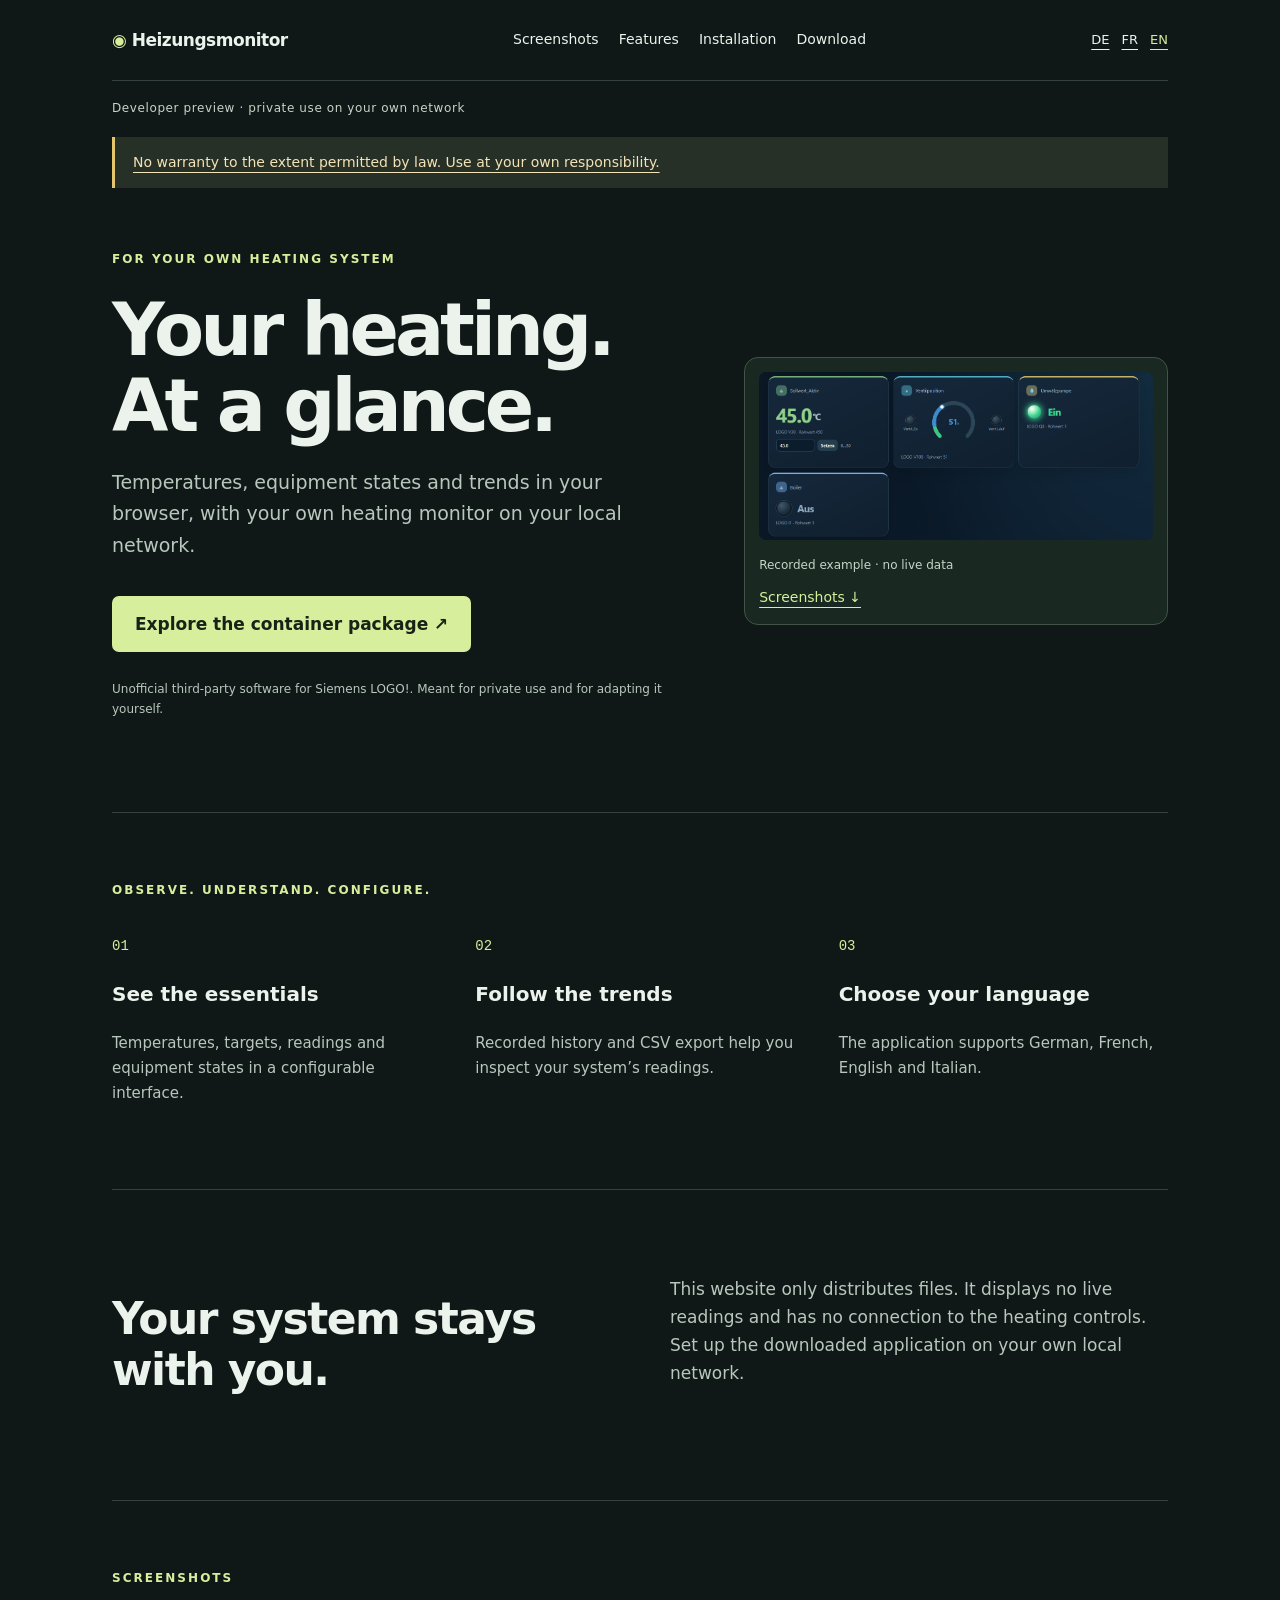
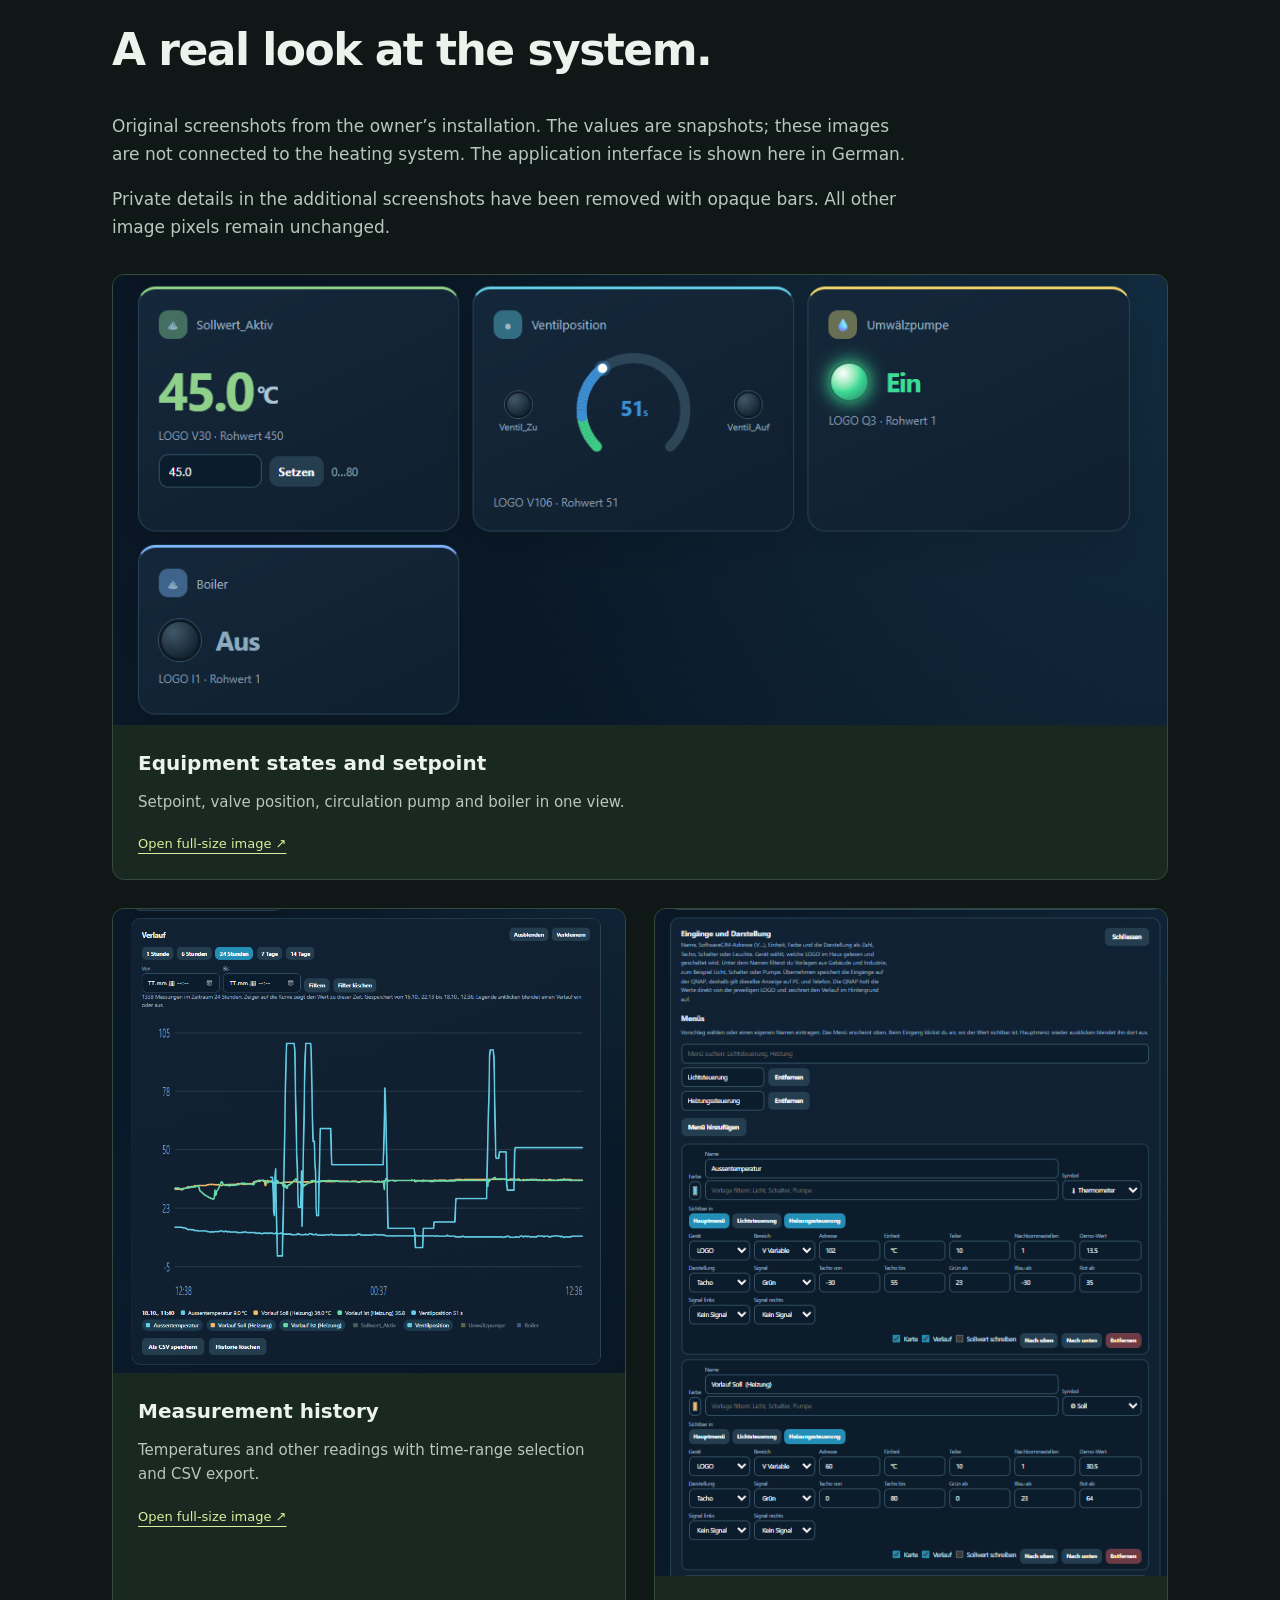
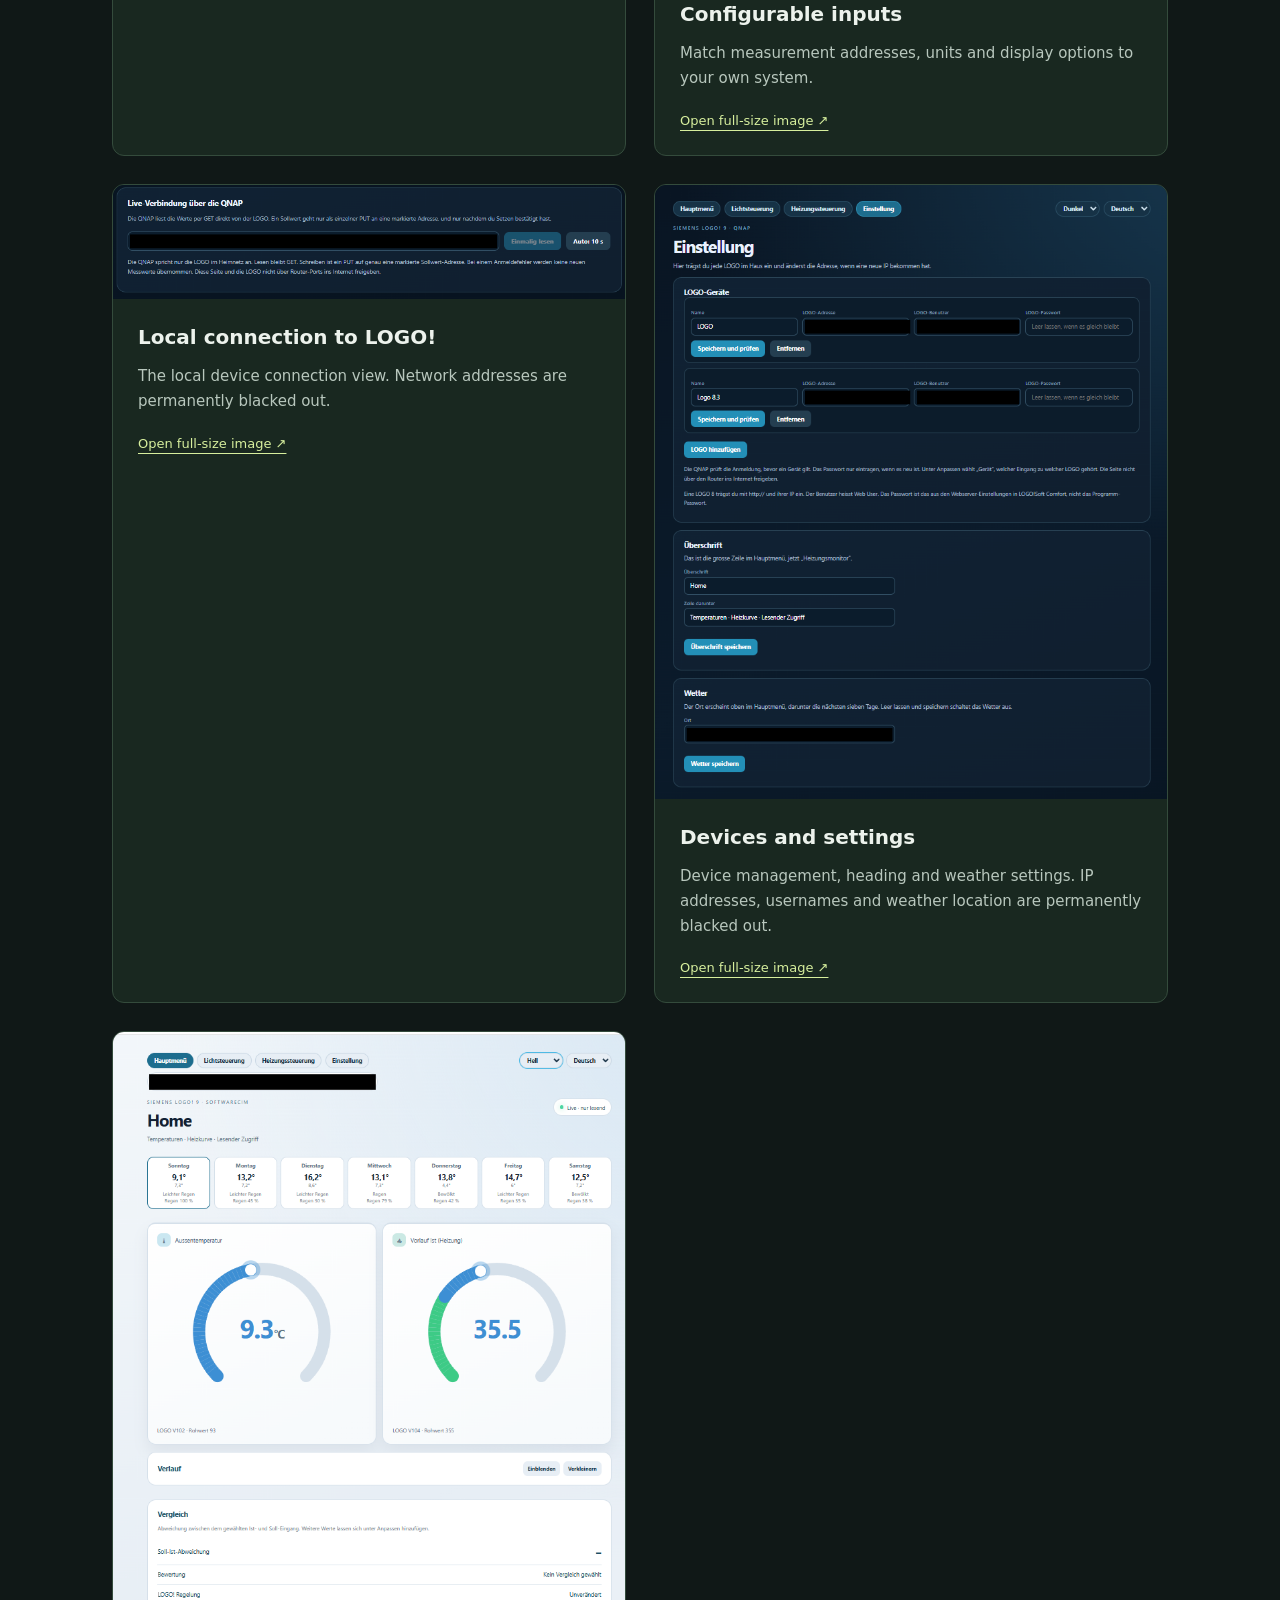
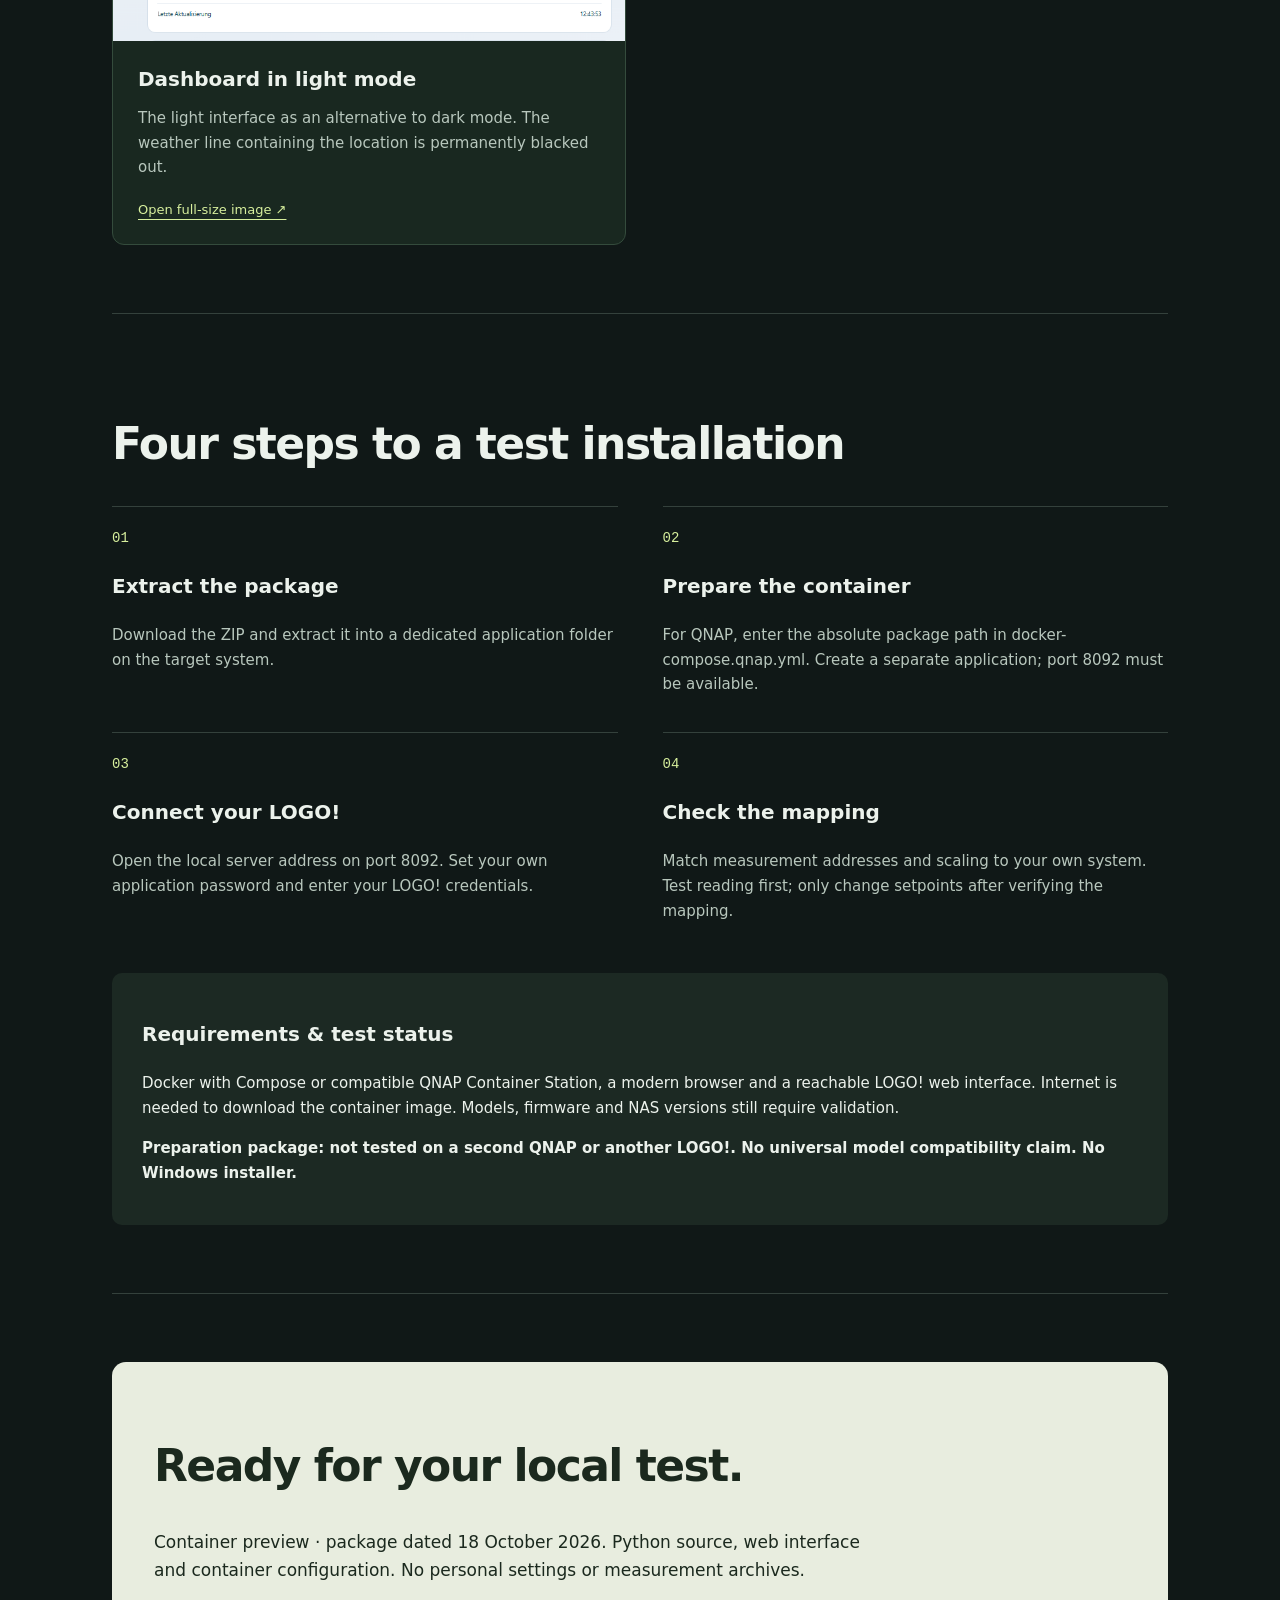
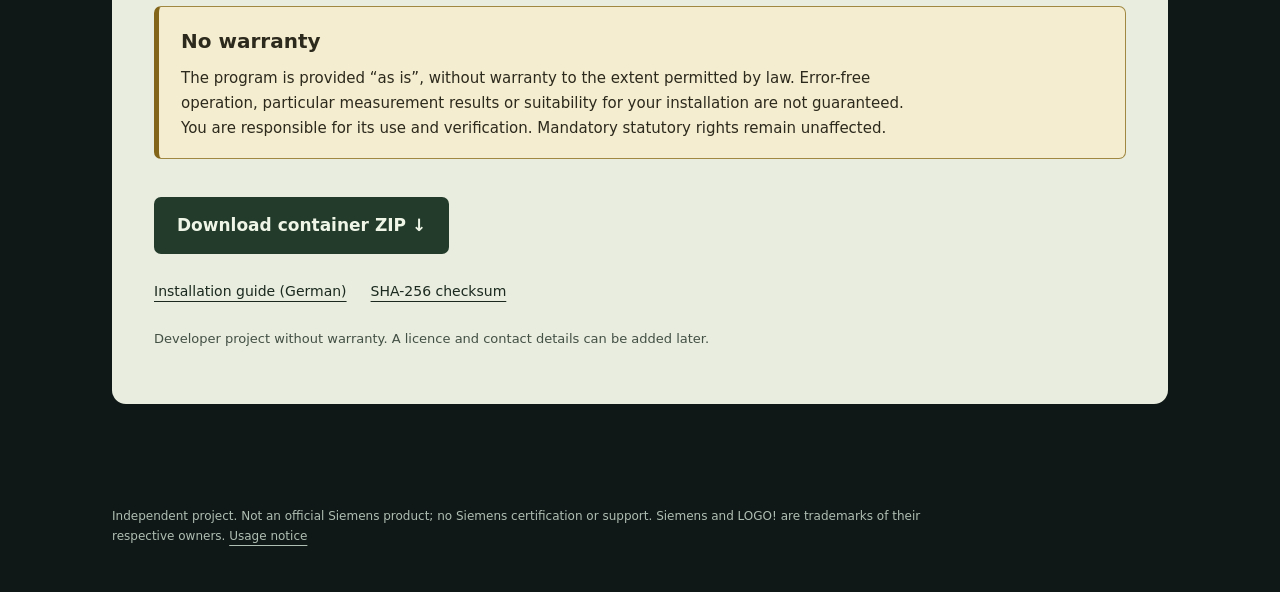
==== en.html @ d0daf029 "Veröffentliche die Entwickler-Vorschau der Heizungsmonitor-Seite. Co-authored-by: Cursor <cursoragen" ====
<!doctype html><html lang="en"><head><meta charset="utf-8"><meta name="viewport" content="width=device-width,initial-scale=1"><meta name="description" content="Temperatures, equipment states and trends in your browser, with your own heating monitor on your local network."><title>Heizungsmonitor — English</title><link rel="stylesheet" href="style.css?v=privacy2"></head><body><div class="wrap"><header><a class="brand" href="en.html"><span>◉</span> Heizungsmonitor</a><nav><a href="#screenshots">Screenshots</a><a href="#features">Features</a><a href="#installation">Installation</a><a href="#download">Download</a></nav><div class="languages"><a href="index.html" lang="de" hreflang="de" >DE</a><a href="fr.html" lang="fr" hreflang="fr" >FR</a><a href="en.html" lang="en" hreflang="en" aria-current="page">EN</a></div></header><div class="draft">Developer preview · private use on your own network</div><main><p class="usage-banner"><a href="#usage-notice">No warranty to the extent permitted by law. Use at your own responsibility.</a></p><section class="hero"><div><div class="tag">FOR YOUR OWN HEATING SYSTEM</div><h1>Your heating.<br>At a glance.</h1><p class="lead">Temperatures, equipment states and trends in your browser, with your own heating monitor on your local network.</p><a class="button" href="#download">Explore the container package ↗</a><p class="note">Unofficial third-party software for Siemens LOGO!. Meant for private use and for adapting it yourself.</p></div><aside class="photo-preview"><a href="#screenshots"><img src="images/anlagenzustand.png" width="1105" height="472" alt="Equipment states and setpoint"></a><p>Recorded example · no live data</p><a href="#screenshots">Screenshots ↓</a></aside></section><section class="section" id="features"><div class="tag">OBSERVE. UNDERSTAND. CONFIGURE.</div><div class="features"><article><span class="number">01</span><h3>See the essentials</h3><p>Temperatures, targets, readings and equipment states in a configurable interface.</p></article><article><span class="number">02</span><h3>Follow the trends</h3><p>Recorded history and CSV export help you inspect your system’s readings.</p></article><article><span class="number">03</span><h3>Choose your language</h3><p>The application supports German, French, English and Italian.</p></article></div></section><section class="section split"><h2>Your system stays with you.</h2><p>This website only distributes files. It displays no live readings and has no connection to the heating controls. Set up the downloaded application on your own local network.</p></section><section class="section" id="screenshots"><div class="tag">SCREENSHOTS</div><h2>A real look at the system.</h2><p class="gallery-intro">Original screenshots from the owner’s installation. The values are snapshots; these images are not connected to the heating system. The application interface is shown here in German.</p><p class="gallery-intro">Private details in the additional screenshots have been removed with opaque bars. All other image pixels remain unchanged.</p><div class="screenshot-grid"><figure><a class="screenshot-link" href="images/anlagenzustand.png" target="_blank" rel="noopener" aria-label="Open full-size image: Equipment states and setpoint"><img src="images/anlagenzustand.png" alt="Equipment states and setpoint" loading="lazy"></a><figcaption><h3>Equipment states and setpoint</h3><p>Setpoint, valve position, circulation pump and boiler in one view.</p><a href="images/anlagenzustand.png" target="_blank" rel="noopener">Open full-size image ↗</a></figcaption></figure><figure><a class="screenshot-link" href="images/verlauf.png" target="_blank" rel="noopener" aria-label="Open full-size image: Measurement history"><img src="images/verlauf.png" alt="Measurement history" loading="lazy"></a><figcaption><h3>Measurement history</h3><p>Temperatures and other readings with time-range selection and CSV export.</p><a href="images/verlauf.png" target="_blank" rel="noopener">Open full-size image ↗</a></figcaption></figure><figure><a class="screenshot-link" href="images/konfiguration.png" target="_blank" rel="noopener" aria-label="Open full-size image: Configurable inputs"><img src="images/konfiguration.png" alt="Configurable inputs" loading="lazy"></a><figcaption><h3>Configurable inputs</h3><p>Match measurement addresses, units and display options to your own system.</p><a href="images/konfiguration.png" target="_blank" rel="noopener">Open full-size image ↗</a></figcaption></figure><figure><a class="screenshot-link" href="images/verbindung-geschwaerzt.png" target="_blank" rel="noopener" aria-label="Open full-size image: Local connection to LOGO!"><img src="images/verbindung-geschwaerzt.png" alt="Local connection to LOGO!" loading="lazy"></a><figcaption><h3>Local connection to LOGO!</h3><p>The local device connection view. Network addresses are permanently blacked out.</p><a href="images/verbindung-geschwaerzt.png" target="_blank" rel="noopener">Open full-size image ↗</a></figcaption></figure><figure><a class="screenshot-link" href="images/einstellungen-geschwaerzt.png" target="_blank" rel="noopener" aria-label="Open full-size image: Devices and settings"><img src="images/einstellungen-geschwaerzt.png" alt="Devices and settings" loading="lazy"></a><figcaption><h3>Devices and settings</h3><p>Device management, heading and weather settings. IP addresses, usernames and weather location are permanently blacked out.</p><a href="images/einstellungen-geschwaerzt.png" target="_blank" rel="noopener">Open full-size image ↗</a></figcaption></figure><figure><a class="screenshot-link" href="images/helle-ansicht-geschwaerzt.png" target="_blank" rel="noopener" aria-label="Open full-size image: Dashboard in light mode"><img src="images/helle-ansicht-geschwaerzt.png" alt="Dashboard in light mode" loading="lazy"></a><figcaption><h3>Dashboard in light mode</h3><p>The light interface as an alternative to dark mode. The weather line containing the location is permanently blacked out.</p><a href="images/helle-ansicht-geschwaerzt.png" target="_blank" rel="noopener">Open full-size image ↗</a></figcaption></figure></div></section><section class="section" id="installation"><h2>Four steps to a test installation</h2><ol class="steps"><li><h3>Extract the package</h3><p>Download the ZIP and extract it into a dedicated application folder on the target system.</p></li><li><h3>Prepare the container</h3><p>For QNAP, enter the absolute package path in docker-compose.qnap.yml. Create a separate application; port 8092 must be available.</p></li><li><h3>Connect your LOGO!</h3><p>Open the local server address on port 8092. Set your own application password and enter your LOGO! credentials.</p></li><li><h3>Check the mapping</h3><p>Match measurement addresses and scaling to your own system. Test reading first; only change setpoints after verifying the mapping.</p></li></ol><aside class="requirements"><h3>Requirements & test status</h3><p>Docker with Compose or compatible QNAP Container Station, a modern browser and a reachable LOGO! web interface. Internet is needed to download the container image. Models, firmware and NAS versions still require validation.</p><p><strong>Preparation package: not tested on a second QNAP or another LOGO!. No universal model compatibility claim. No Windows installer.</strong></p></aside></section><section class="section" id="download"><div class="download"><h2>Ready for your local test.</h2><p>Container preview · package dated 18 October 2026. Python source, web interface and container configuration. No personal settings or measurement archives.</p><aside class="usage-notice" id="usage-notice"><h3>No warranty</h3><p>The program is provided “as is”, without warranty to the extent permitted by law. Error-free operation, particular measurement results or suitability for your installation are not guaranteed. You are responsible for its use and verification. Mandatory statutory rights remain unaffected.</p></aside><a class="button" href="downloads/heizungsmonitor-container-vorschau-2026-10-18.zip" download>Download container ZIP ↓</a><div class="links"><a href="downloads/ANLEITUNG-DE.txt">Installation guide (German)</a><a href="downloads/SHA256SUMS.txt">SHA-256 checksum</a></div><p class="fine">Developer project without warranty. A licence and contact details can be added later.</p></div></section></main><footer>Independent project. Not an official Siemens product; no Siemens certification or support. Siemens and LOGO! are trademarks of their respective owners. <a href="#usage-notice">Usage notice</a></footer></div></body></html>
---- style.css ----
*{box-sizing:border-box}html{scroll-behavior:smooth}body{margin:0;background:#101817;color:#ecf2ec;font:17px/1.65 system-ui,sans-serif}a{color:inherit;text-underline-offset:5px}a:focus-visible{outline:3px solid #d7ef9d;outline-offset:6px}.wrap{max-width:1120px;margin:auto;padding:0 32px}header{display:flex;align-items:center;justify-content:space-between;padding:26px 0;border-bottom:1px solid #34413c;gap:20px}.brand{font-weight:750;letter-spacing:-.5px;text-decoration:none}.brand span{color:#d7ef9d}nav{display:flex;gap:20px;flex-wrap:wrap}nav a{text-decoration:none;font-size:14px}.languages{display:flex;gap:12px}.languages a{font-size:13px}.languages [aria-current]{color:#d7ef9d}.draft{font-size:12px;letter-spacing:.05em;color:#c8d3c7;padding:18px 0}.hero{padding:62px 0 80px;display:grid;grid-template-columns:1.35fr 1fr;gap:60px;align-items:center}.tag{font-size:12px;letter-spacing:.17em;color:#d7ef9d;font-weight:650}h1{font-size:clamp(44px,5.7vw,76px);line-height:1.05;letter-spacing:-.055em;font-weight:600;margin:22px 0}h2{font-size:clamp(29px,4vw,44px);line-height:1.15;letter-spacing:-.035em;font-weight:550}h3{font-size:20px;font-weight:600}.lead{font-size:19px;color:#b8c7bd;max-width:560px}.button{display:inline-block;background:#d7ef9d;color:#182217;padding:14px 23px;border-radius:7px;text-decoration:none;font-weight:650;margin:16px 0}.note{font-size:12px;color:#b8c7bd}.art{min-height:310px;border-radius:160px 160px 16px 16px;background:#23372b;padding:38px 28px;display:flex;align-items:center;justify-content:center;flex-direction:column;text-align:center;border:1px solid #4a6049}.symbol{font-size:82px;line-height:1.2;color:#d7ef9d;margin:18px}.art p{font-size:14px;color:#dce8ce}.art small{font-size:12px;color:#b8c7bd}.section{padding:68px 0;border-top:1px solid #34413c}.features{display:grid;grid-template-columns:repeat(3,1fr);gap:34px;margin-top:30px}.features p,.steps p{color:#b8c7bd;font-size:15px}.number{color:#d7ef9d;font:14px monospace}.split{display:grid;grid-template-columns:1fr 1fr;gap:60px;align-items:start}.split p{color:#b8c7bd}.steps{display:grid;grid-template-columns:1fr 1fr;gap:20px 45px;list-style:none;padding:0;counter-reset:steps}.steps li{border-top:1px solid #34413c;padding-top:15px;counter-increment:steps}.steps li:before{content:'0' counter(steps);color:#d7ef9d;font:14px monospace}.requirements{padding:25px 30px;background:#1c2923;border-radius:10px;margin-top:35px}.requirements p{font-size:15px}.download{background:#e8eddf;color:#1b291e;padding:42px;border-radius:14px}.download .button{background:#233b2b;color:#eff6e8}.download p{max-width:740px}.links{display:flex;gap:24px;flex-wrap:wrap;font-size:14px;margin:10px 0 25px}.fine{font-size:13px;opacity:.8}footer{padding:35px 0 45px;color:#afbeb3;font-size:12px;max-width:850px}@media(max-width:760px){.wrap{padding:0 22px}header{flex-wrap:wrap}header nav{order:3;width:100%}.hero,.split{grid-template-columns:1fr;gap:28px}.hero{padding:32px 0 48px}.art{min-height:230px;border-radius:100px 100px 12px 12px}.features,.steps{grid-template-columns:1fr}.section{padding:40px 0}.download{padding:26px}.symbol{font-size:58px}h1{font-size:52px}}@media(prefers-reduced-motion:reduce){html{scroll-behavior:auto}}
.photo-preview{background:#192820;border:1px solid #405448;border-radius:14px;padding:14px;min-width:0}.photo-preview img{display:block;width:100%;height:auto;border-radius:7px}.photo-preview p{font-size:12px;color:#c5d5c7;margin:16px 0 6px}.photo-preview>a:last-child{font-size:14px;color:#d7ef9d}.gallery-intro{max-width:800px;color:#b8c7bd}.screenshot-grid{display:grid;grid-template-columns:1fr 1fr;gap:28px;margin-top:32px}.screenshot-grid figure{margin:0;background:#192820;border:1px solid #344b3c;border-radius:12px;overflow:hidden;min-width:0}.screenshot-grid figure:first-child{grid-column:1/-1}.screenshot-link{display:block;background:#091926}.screenshot-grid img{display:block;width:100%;height:auto}.screenshot-grid figcaption{padding:22px 25px}.screenshot-grid h3{margin:0 0 10px}.screenshot-grid p{font-size:15px;color:#b8c7bd;margin:0 0 14px}.screenshot-grid figcaption a{font-size:13px;color:#d7ef9d}@media(max-width:760px){.screenshot-grid{grid-template-columns:1fr}.screenshot-grid figcaption{padding:18px}.photo-preview{max-width:100%}}

.usage-banner{margin:0;padding:14px 18px;border-left:3px solid #e5c56c;background:#263026;color:#f3e3b8;font-size:14px}.usage-notice{border:1px solid #a08843;border-left:5px solid #826518;background:#f5edcf;padding:18px 22px;border-radius:7px;margin:22px 0;color:#2c291d}.usage-notice h3{margin:0 0 8px}.usage-notice p{font-size:15px;margin:0}#usage-notice{scroll-margin-top:24px}
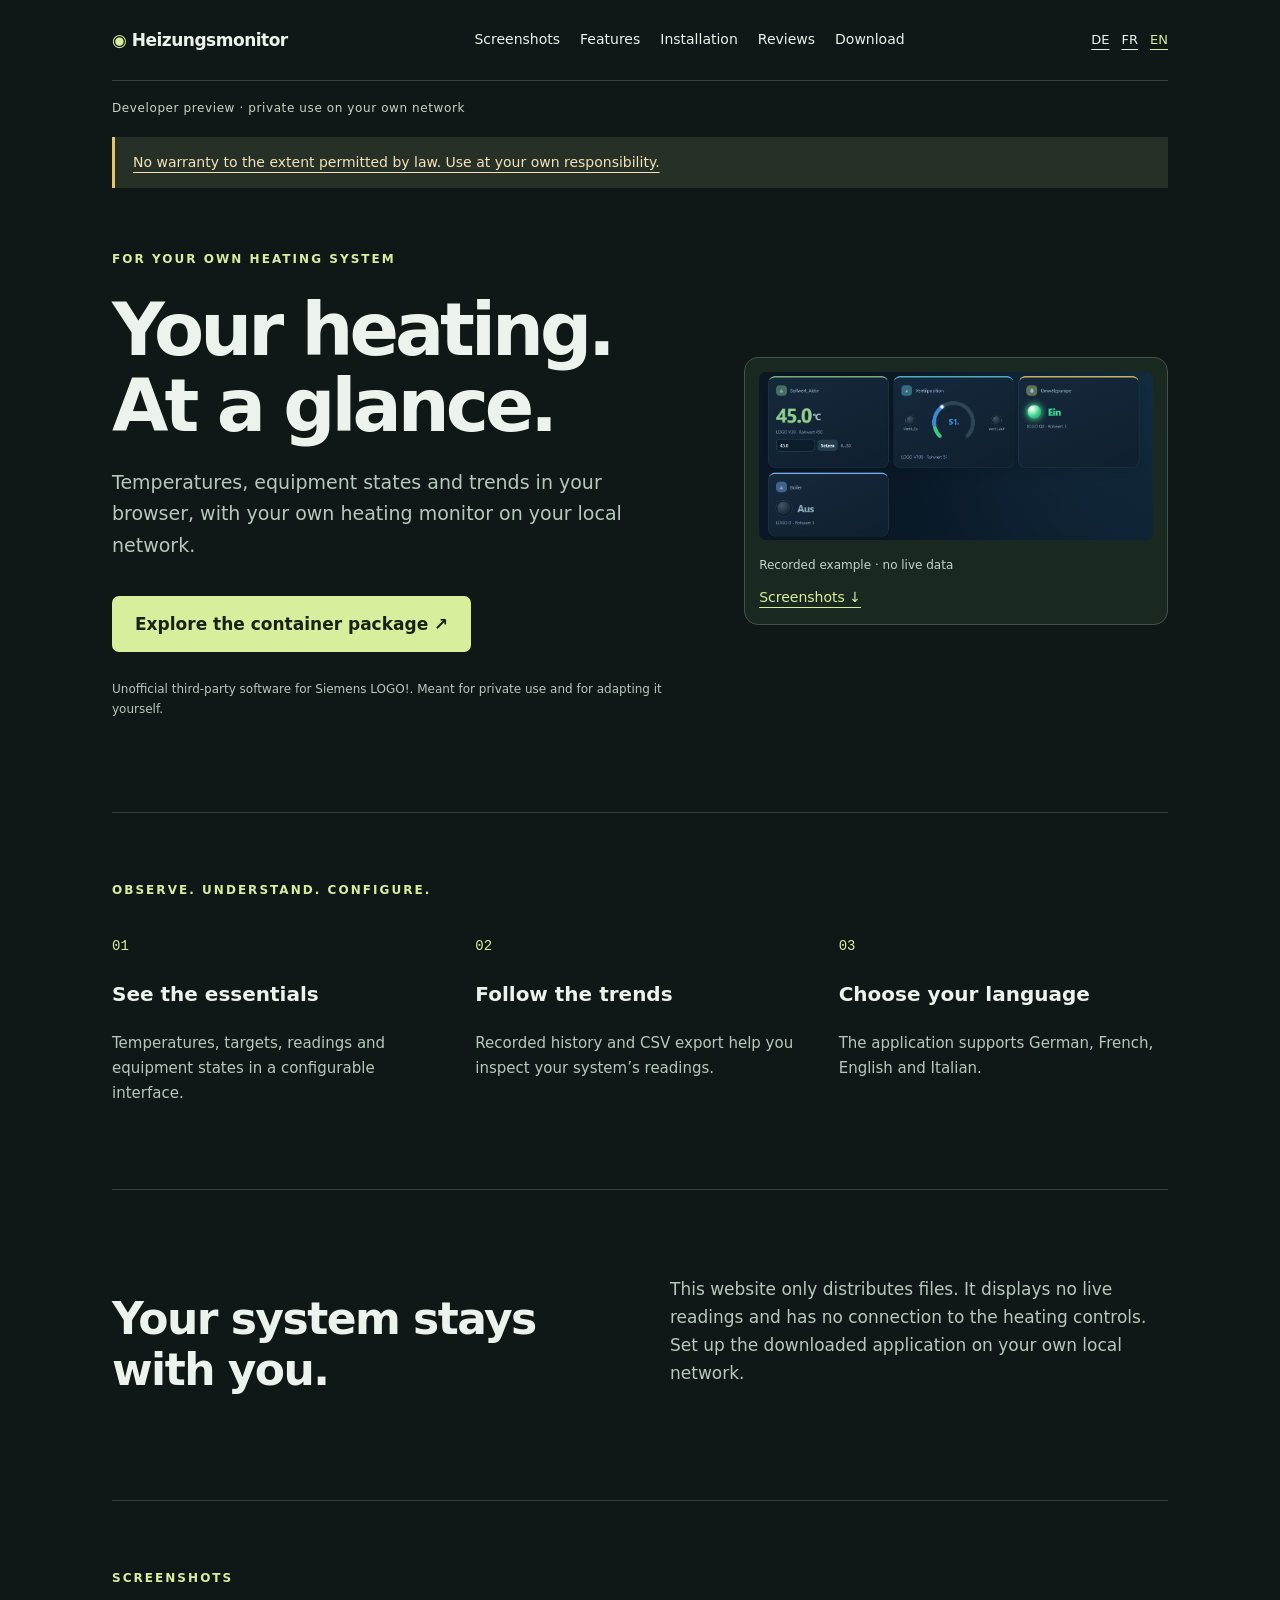
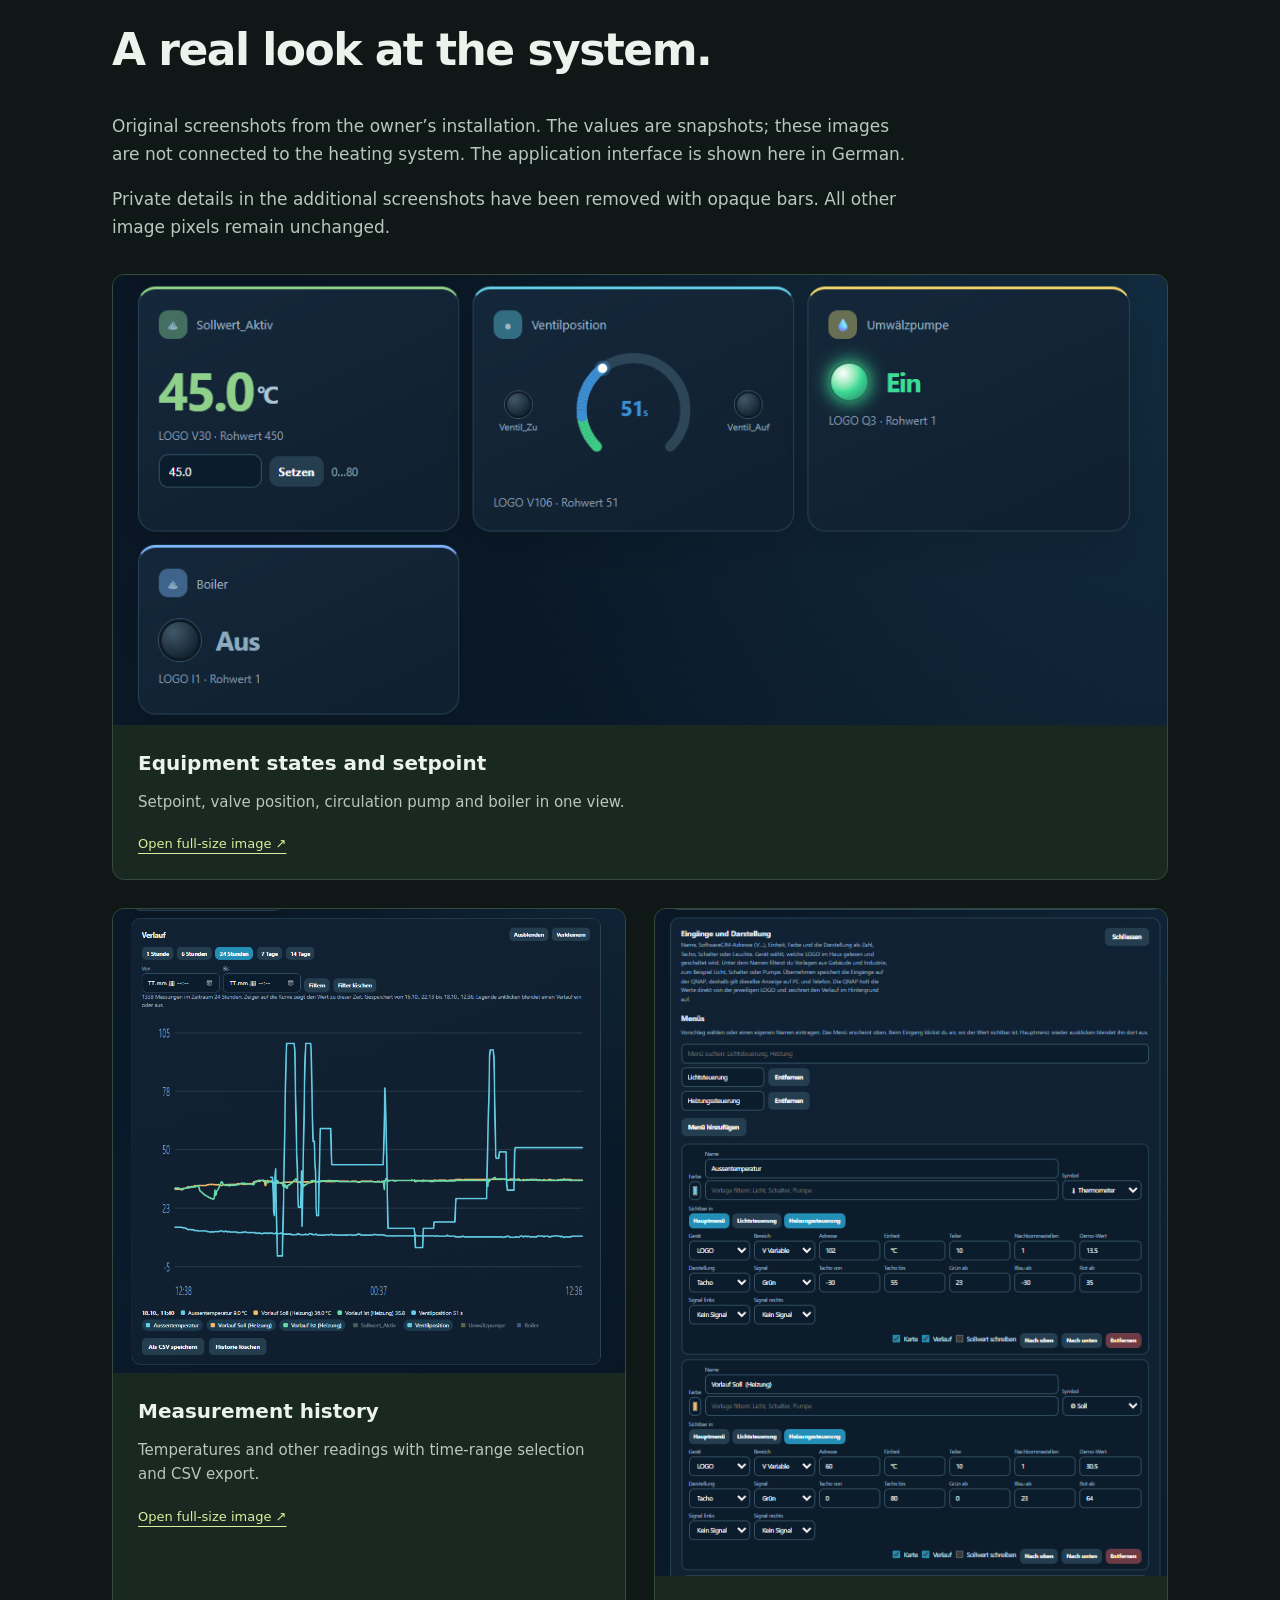
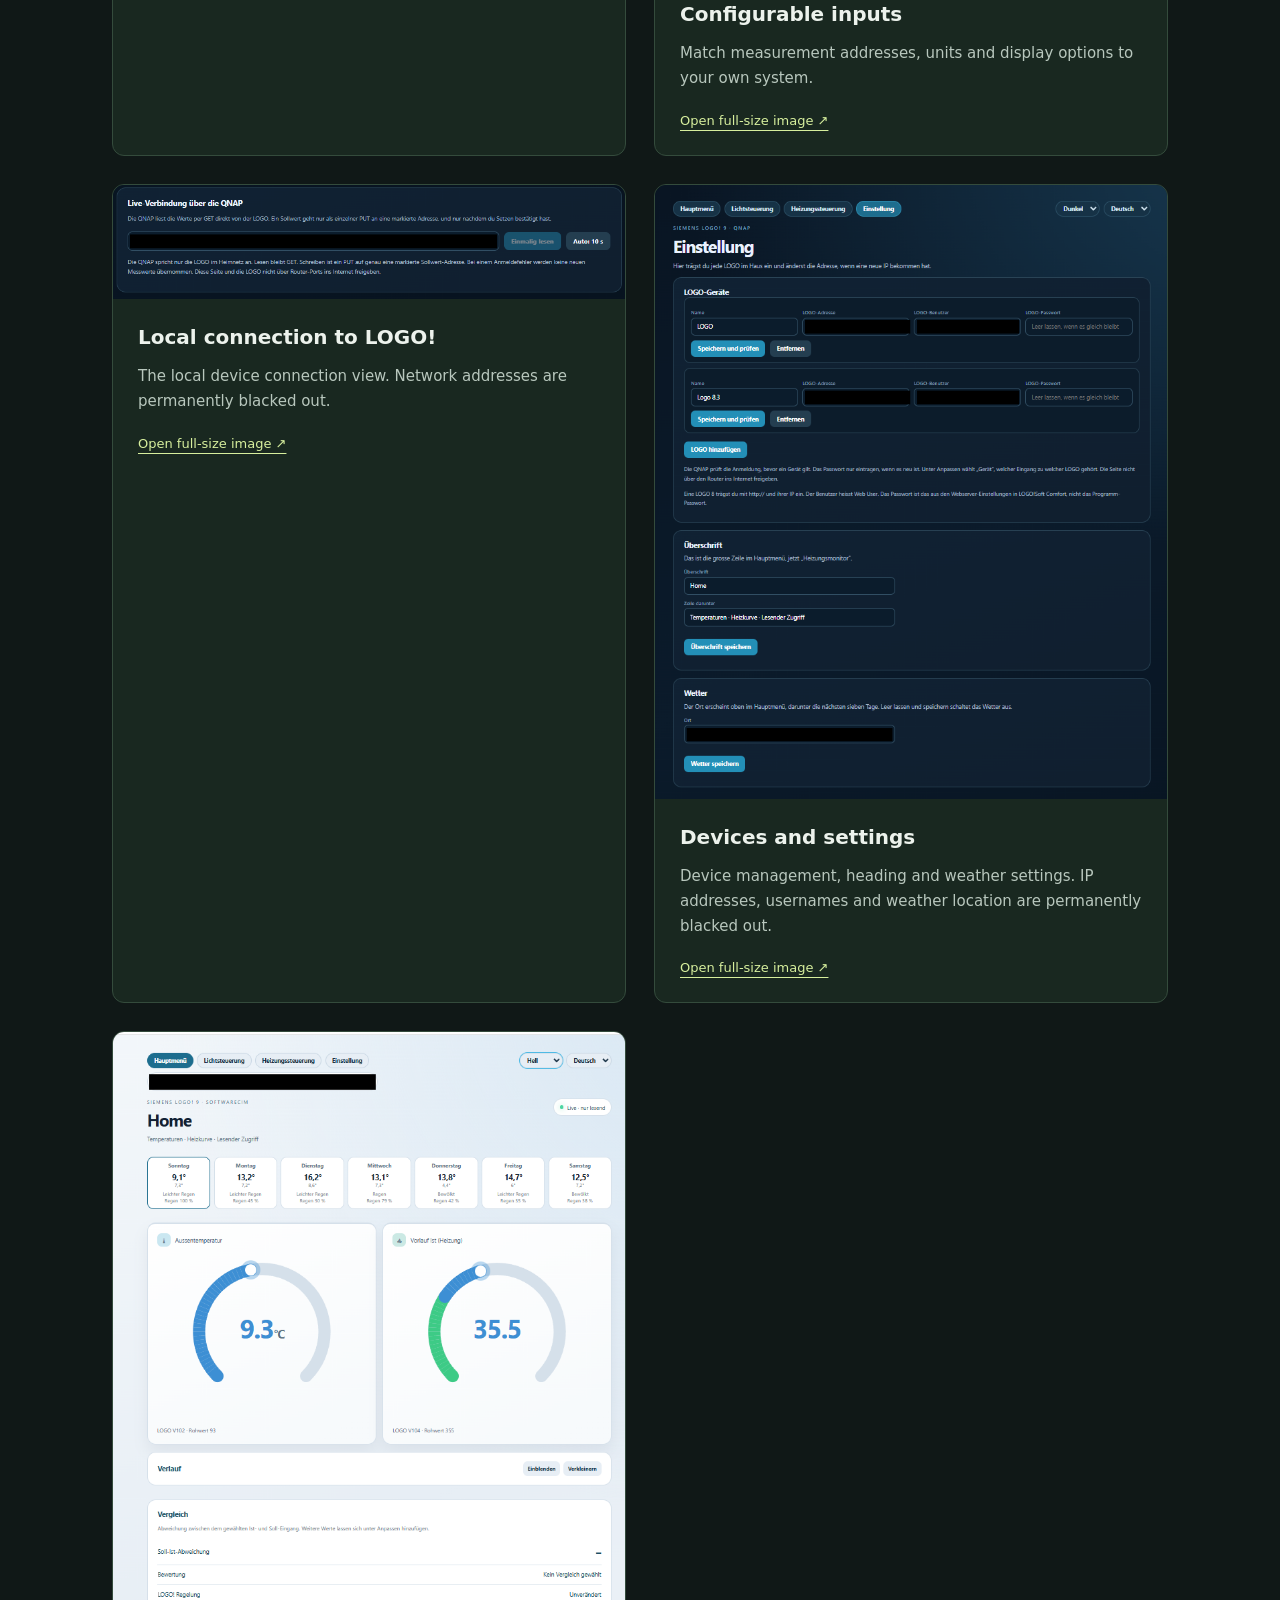
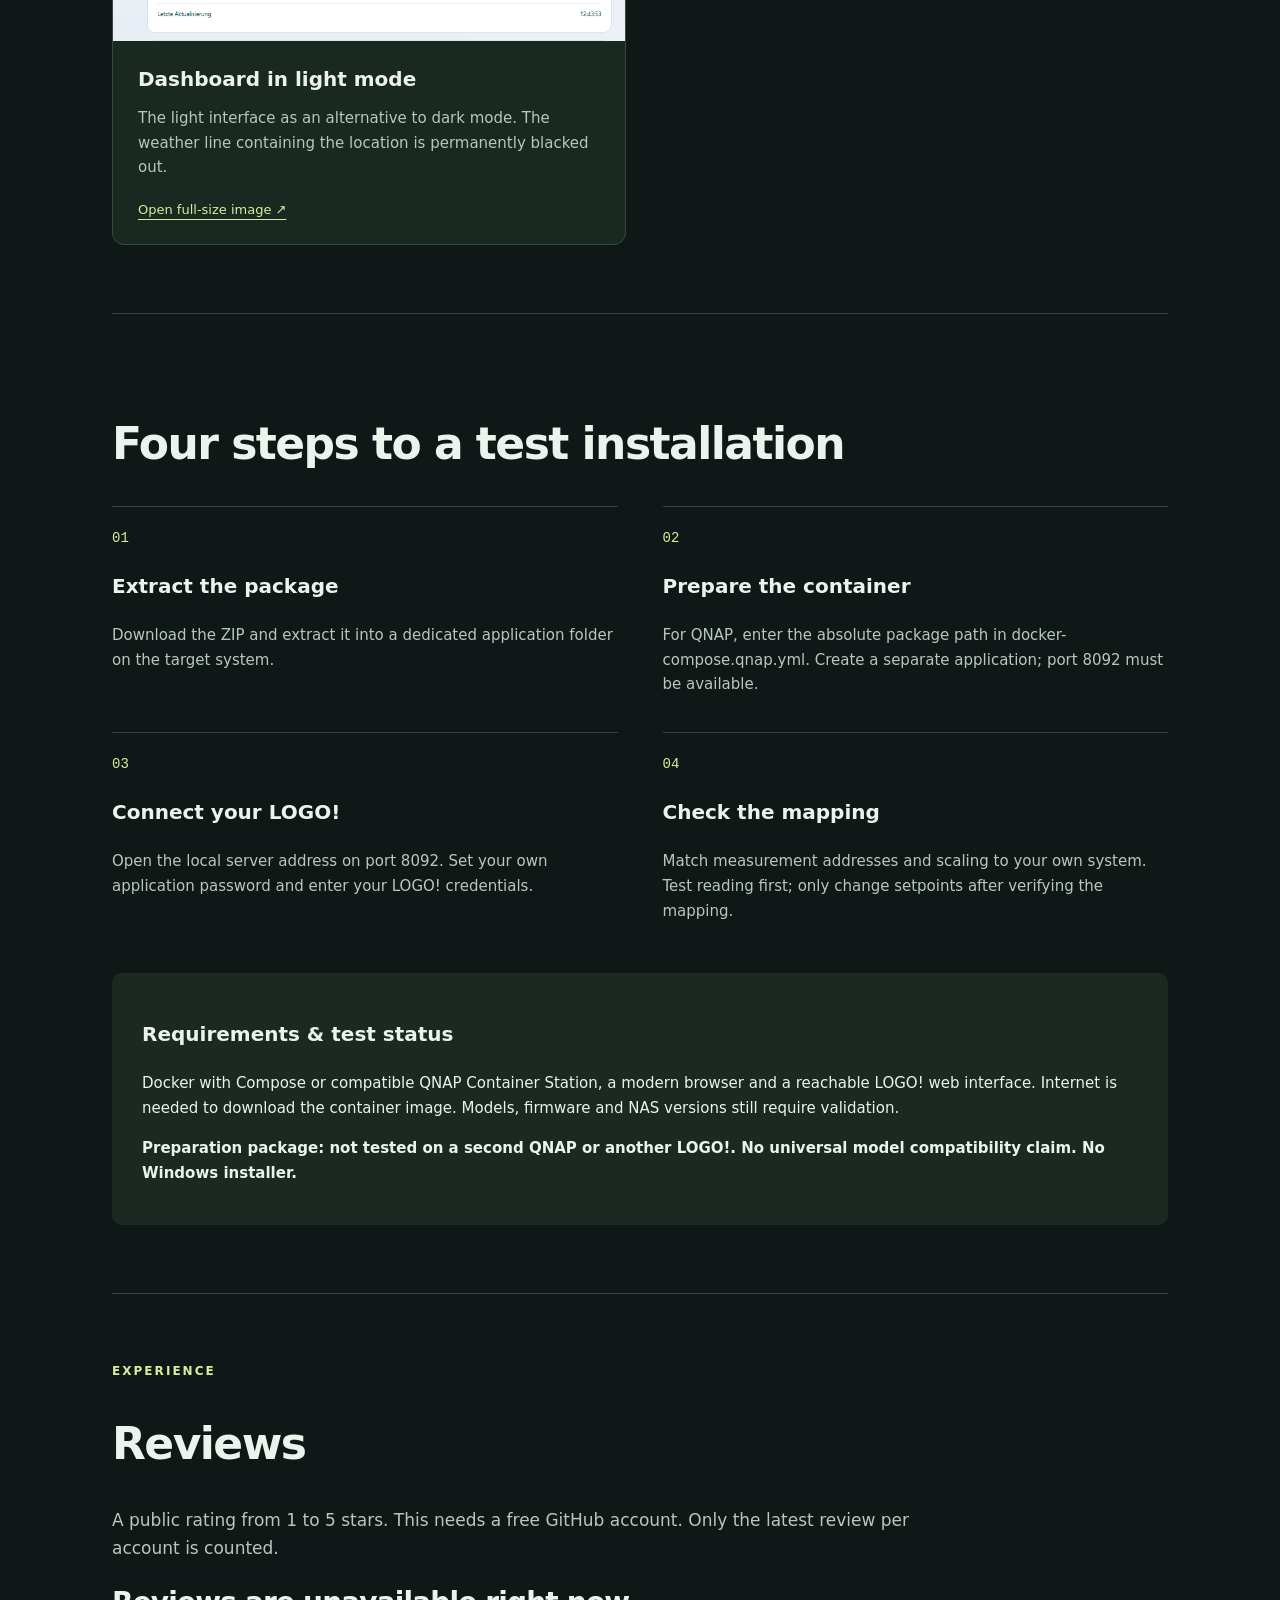
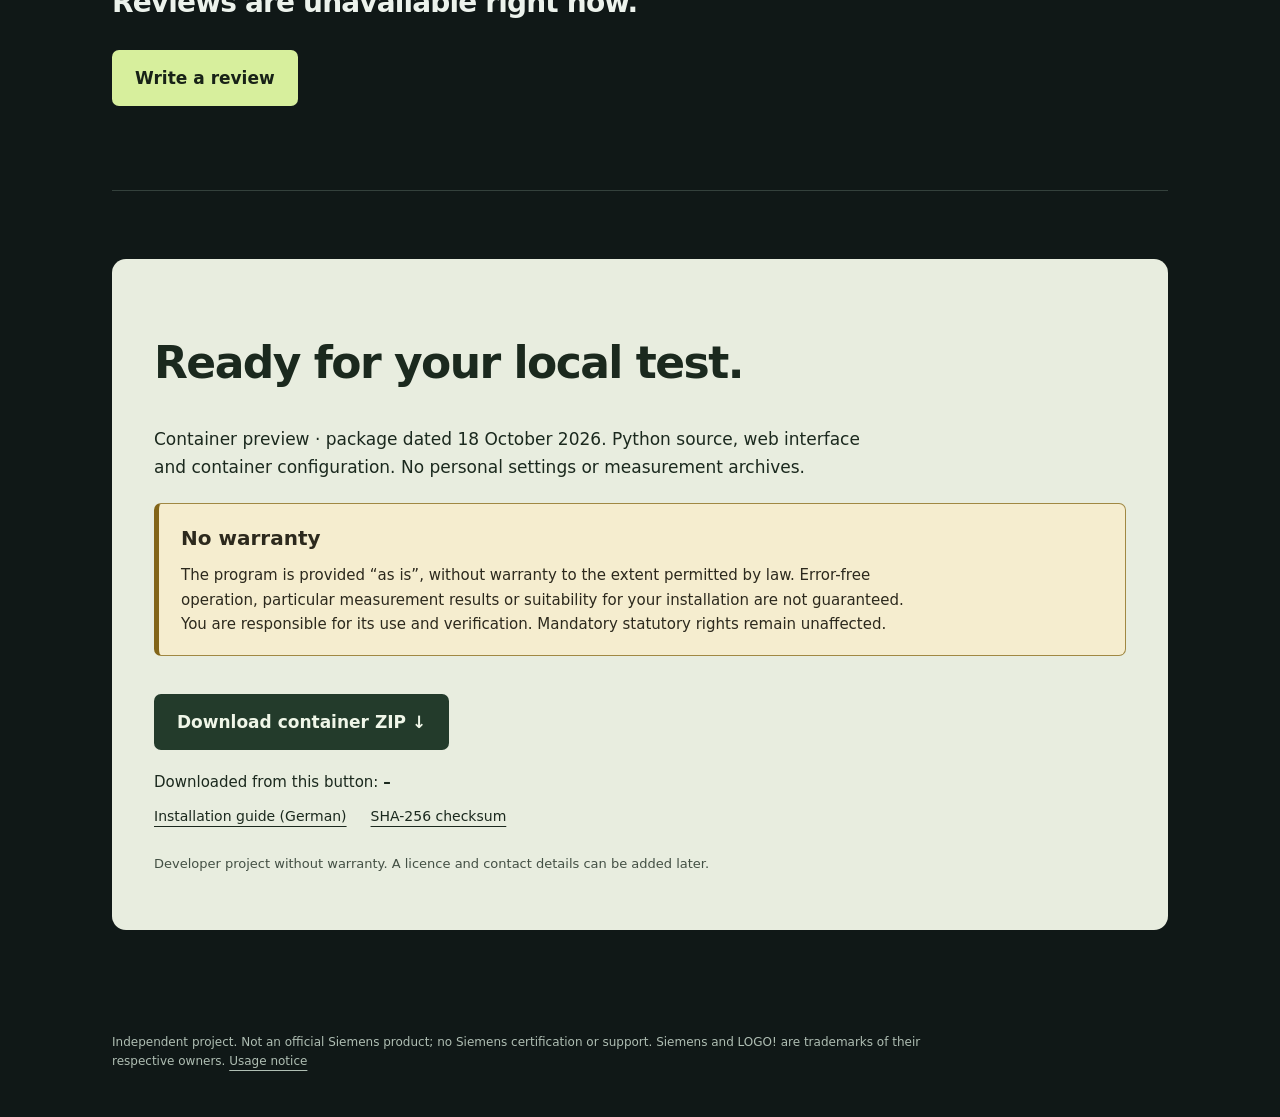
==== commit d4b800c6: "Zeige Download-Zahl und oeffentliche Bewertungen auf der Seite. Co-authored-by: Cursor <cursoragent@" ====
--- a/en.html
+++ b/en.html
@@ -1 +1 @@
-<!doctype html><html lang="en"><head><meta charset="utf-8"><meta name="viewport" content="width=device-width,initial-scale=1"><meta name="description" content="Temperatures, equipment states and trends in your browser, with your own heating monitor on your local network."><title>Heizungsmonitor — English</title><link rel="stylesheet" href="style.css?v=privacy2"></head><body><div class="wrap"><header><a class="brand" href="en.html"><span>◉</span> Heizungsmonitor</a><nav><a href="#screenshots">Screenshots</a><a href="#features">Features</a><a href="#installation">Installation</a><a href="#download">Download</a></nav><div class="languages"><a href="index.html" lang="de" hreflang="de" >DE</a><a href="fr.html" lang="fr" hreflang="fr" >FR</a><a href="en.html" lang="en" hreflang="en" aria-current="page">EN</a></div></header><div class="draft">Developer preview · private use on your own network</div><main><p class="usage-banner"><a href="#usage-notice">No warranty to the extent permitted by law. Use at your own responsibility.</a></p><section class="hero"><div><div class="tag">FOR YOUR OWN HEATING SYSTEM</div><h1>Your heating.<br>At a glance.</h1><p class="lead">Temperatures, equipment states and trends in your browser, with your own heating monitor on your local network.</p><a class="button" href="#download">Explore the container package ↗</a><p class="note">Unofficial third-party software for Siemens LOGO!. Meant for private use and for adapting it yourself.</p></div><aside class="photo-preview"><a href="#screenshots"><img src="images/anlagenzustand.png" width="1105" height="472" alt="Equipment states and setpoint"></a><p>Recorded example · no live data</p><a href="#screenshots">Screenshots ↓</a></aside></section><section class="section" id="features"><div class="tag">OBSERVE. UNDERSTAND. CONFIGURE.</div><div class="features"><article><span class="number">01</span><h3>See the essentials</h3><p>Temperatures, targets, readings and equipment states in a configurable interface.</p></article><article><span class="number">02</span><h3>Follow the trends</h3><p>Recorded history and CSV export help you inspect your system’s readings.</p></article><article><span class="number">03</span><h3>Choose your language</h3><p>The application supports German, French, English and Italian.</p></article></div></section><section class="section split"><h2>Your system stays with you.</h2><p>This website only distributes files. It displays no live readings and has no connection to the heating controls. Set up the downloaded application on your own local network.</p></section><section class="section" id="screenshots"><div class="tag">SCREENSHOTS</div><h2>A real look at the system.</h2><p class="gallery-intro">Original screenshots from the owner’s installation. The values are snapshots; these images are not connected to the heating system. The application interface is shown here in German.</p><p class="gallery-intro">Private details in the additional screenshots have been removed with opaque bars. All other image pixels remain unchanged.</p><div class="screenshot-grid"><figure><a class="screenshot-link" href="images/anlagenzustand.png" target="_blank" rel="noopener" aria-label="Open full-size image: Equipment states and setpoint"><img src="images/anlagenzustand.png" alt="Equipment states and setpoint" loading="lazy"></a><figcaption><h3>Equipment states and setpoint</h3><p>Setpoint, valve position, circulation pump and boiler in one view.</p><a href="images/anlagenzustand.png" target="_blank" rel="noopener">Open full-size image ↗</a></figcaption></figure><figure><a class="screenshot-link" href="images/verlauf.png" target="_blank" rel="noopener" aria-label="Open full-size image: Measurement history"><img src="images/verlauf.png" alt="Measurement history" loading="lazy"></a><figcaption><h3>Measurement history</h3><p>Temperatures and other readings with time-range selection and CSV export.</p><a href="images/verlauf.png" target="_blank" rel="noopener">Open full-size image ↗</a></figcaption></figure><figure><a class="screenshot-link" href="images/konfiguration.png" target="_blank" rel="noopener" aria-label="Open full-size image: Configurable inputs"><img src="images/konfiguration.png" alt="Configurable inputs" loading="lazy"></a><figcaption><h3>Configurable inputs</h3><p>Match measurement addresses, units and display options to your own system.</p><a href="images/konfiguration.png" target="_blank" rel="noopener">Open full-size image ↗</a></figcaption></figure><figure><a class="screenshot-link" href="images/verbindung-geschwaerzt.png" target="_blank" rel="noopener" aria-label="Open full-size image: Local connection to LOGO!"><img src="images/verbindung-geschwaerzt.png" alt="Local connection to LOGO!" loading="lazy"></a><figcaption><h3>Local connection to LOGO!</h3><p>The local device connection view. Network addresses are permanently blacked out.</p><a href="images/verbindung-geschwaerzt.png" target="_blank" rel="noopener">Open full-size image ↗</a></figcaption></figure><figure><a class="screenshot-link" href="images/einstellungen-geschwaerzt.png" target="_blank" rel="noopener" aria-label="Open full-size image: Devices and settings"><img src="images/einstellungen-geschwaerzt.png" alt="Devices and settings" loading="lazy"></a><figcaption><h3>Devices and settings</h3><p>Device management, heading and weather settings. IP addresses, usernames and weather location are permanently blacked out.</p><a href="images/einstellungen-geschwaerzt.png" target="_blank" rel="noopener">Open full-size image ↗</a></figcaption></figure><figure><a class="screenshot-link" href="images/helle-ansicht-geschwaerzt.png" target="_blank" rel="noopener" aria-label="Open full-size image: Dashboard in light mode"><img src="images/helle-ansicht-geschwaerzt.png" alt="Dashboard in light mode" loading="lazy"></a><figcaption><h3>Dashboard in light mode</h3><p>The light interface as an alternative to dark mode. The weather line containing the location is permanently blacked out.</p><a href="images/helle-ansicht-geschwaerzt.png" target="_blank" rel="noopener">Open full-size image ↗</a></figcaption></figure></div></section><section class="section" id="installation"><h2>Four steps to a test installation</h2><ol class="steps"><li><h3>Extract the package</h3><p>Download the ZIP and extract it into a dedicated application folder on the target system.</p></li><li><h3>Prepare the container</h3><p>For QNAP, enter the absolute package path in docker-compose.qnap.yml. Create a separate application; port 8092 must be available.</p></li><li><h3>Connect your LOGO!</h3><p>Open the local server address on port 8092. Set your own application password and enter your LOGO! credentials.</p></li><li><h3>Check the mapping</h3><p>Match measurement addresses and scaling to your own system. Test reading first; only change setpoints after verifying the mapping.</p></li></ol><aside class="requirements"><h3>Requirements & test status</h3><p>Docker with Compose or compatible QNAP Container Station, a modern browser and a reachable LOGO! web interface. Internet is needed to download the container image. Models, firmware and NAS versions still require validation.</p><p><strong>Preparation package: not tested on a second QNAP or another LOGO!. No universal model compatibility claim. No Windows installer.</strong></p></aside></section><section class="section" id="download"><div class="download"><h2>Ready for your local test.</h2><p>Container preview · package dated 18 October 2026. Python source, web interface and container configuration. No personal settings or measurement archives.</p><aside class="usage-notice" id="usage-notice"><h3>No warranty</h3><p>The program is provided “as is”, without warranty to the extent permitted by law. Error-free operation, particular measurement results or suitability for your installation are not guaranteed. You are responsible for its use and verification. Mandatory statutory rights remain unaffected.</p></aside><a class="button" href="downloads/heizungsmonitor-container-vorschau-2026-10-18.zip" download>Download container ZIP ↓</a><div class="links"><a href="downloads/ANLEITUNG-DE.txt">Installation guide (German)</a><a href="downloads/SHA256SUMS.txt">SHA-256 checksum</a></div><p class="fine">Developer project without warranty. A licence and contact details can be added later.</p></div></section></main><footer>Independent project. Not an official Siemens product; no Siemens certification or support. Siemens and LOGO! are trademarks of their respective owners. <a href="#usage-notice">Usage notice</a></footer></div></body></html>+<!doctype html><html lang="en"><head><meta charset="utf-8"><meta name="viewport" content="width=device-width,initial-scale=1"><meta name="description" content="Temperatures, equipment states and trends in your browser, with your own heating monitor on your local network."><title>Heizungsmonitor — English</title><link rel="stylesheet" href="style.css?v=ratings1"></head><body><div class="wrap"><header><a class="brand" href="en.html"><span>◉</span> Heizungsmonitor</a><nav><a href="#screenshots">Screenshots</a><a href="#features">Features</a><a href="#installation">Installation</a><a href="#reviews">Reviews</a><a href="#download">Download</a></nav><div class="languages"><a href="index.html" lang="de" hreflang="de" >DE</a><a href="fr.html" lang="fr" hreflang="fr" >FR</a><a href="en.html" lang="en" hreflang="en" aria-current="page">EN</a></div></header><div class="draft">Developer preview · private use on your own network</div><main><p class="usage-banner"><a href="#usage-notice">No warranty to the extent permitted by law. Use at your own responsibility.</a></p><section class="hero"><div><div class="tag">FOR YOUR OWN HEATING SYSTEM</div><h1>Your heating.<br>At a glance.</h1><p class="lead">Temperatures, equipment states and trends in your browser, with your own heating monitor on your local network.</p><a class="button" href="#download">Explore the container package ↗</a><p class="note">Unofficial third-party software for Siemens LOGO!. Meant for private use and for adapting it yourself.</p></div><aside class="photo-preview"><a href="#screenshots"><img src="images/anlagenzustand.png" width="1105" height="472" alt="Equipment states and setpoint"></a><p>Recorded example · no live data</p><a href="#screenshots">Screenshots ↓</a></aside></section><section class="section" id="features"><div class="tag">OBSERVE. UNDERSTAND. CONFIGURE.</div><div class="features"><article><span class="number">01</span><h3>See the essentials</h3><p>Temperatures, targets, readings and equipment states in a configurable interface.</p></article><article><span class="number">02</span><h3>Follow the trends</h3><p>Recorded history and CSV export help you inspect your system’s readings.</p></article><article><span class="number">03</span><h3>Choose your language</h3><p>The application supports German, French, English and Italian.</p></article></div></section><section class="section split"><h2>Your system stays with you.</h2><p>This website only distributes files. It displays no live readings and has no connection to the heating controls. Set up the downloaded application on your own local network.</p></section><section class="section" id="screenshots"><div class="tag">SCREENSHOTS</div><h2>A real look at the system.</h2><p class="gallery-intro">Original screenshots from the owner’s installation. The values are snapshots; these images are not connected to the heating system. The application interface is shown here in German.</p><p class="gallery-intro">Private details in the additional screenshots have been removed with opaque bars. All other image pixels remain unchanged.</p><div class="screenshot-grid"><figure><a class="screenshot-link" href="images/anlagenzustand.png" target="_blank" rel="noopener" aria-label="Open full-size image: Equipment states and setpoint"><img src="images/anlagenzustand.png" alt="Equipment states and setpoint" loading="lazy"></a><figcaption><h3>Equipment states and setpoint</h3><p>Setpoint, valve position, circulation pump and boiler in one view.</p><a href="images/anlagenzustand.png" target="_blank" rel="noopener">Open full-size image ↗</a></figcaption></figure><figure><a class="screenshot-link" href="images/verlauf.png" target="_blank" rel="noopener" aria-label="Open full-size image: Measurement history"><img src="images/verlauf.png" alt="Measurement history" loading="lazy"></a><figcaption><h3>Measurement history</h3><p>Temperatures and other readings with time-range selection and CSV export.</p><a href="images/verlauf.png" target="_blank" rel="noopener">Open full-size image ↗</a></figcaption></figure><figure><a class="screenshot-link" href="images/konfiguration.png" target="_blank" rel="noopener" aria-label="Open full-size image: Configurable inputs"><img src="images/konfiguration.png" alt="Configurable inputs" loading="lazy"></a><figcaption><h3>Configurable inputs</h3><p>Match measurement addresses, units and display options to your own system.</p><a href="images/konfiguration.png" target="_blank" rel="noopener">Open full-size image ↗</a></figcaption></figure><figure><a class="screenshot-link" href="images/verbindung-geschwaerzt.png" target="_blank" rel="noopener" aria-label="Open full-size image: Local connection to LOGO!"><img src="images/verbindung-geschwaerzt.png" alt="Local connection to LOGO!" loading="lazy"></a><figcaption><h3>Local connection to LOGO!</h3><p>The local device connection view. Network addresses are permanently blacked out.</p><a href="images/verbindung-geschwaerzt.png" target="_blank" rel="noopener">Open full-size image ↗</a></figcaption></figure><figure><a class="screenshot-link" href="images/einstellungen-geschwaerzt.png" target="_blank" rel="noopener" aria-label="Open full-size image: Devices and settings"><img src="images/einstellungen-geschwaerzt.png" alt="Devices and settings" loading="lazy"></a><figcaption><h3>Devices and settings</h3><p>Device management, heading and weather settings. IP addresses, usernames and weather location are permanently blacked out.</p><a href="images/einstellungen-geschwaerzt.png" target="_blank" rel="noopener">Open full-size image ↗</a></figcaption></figure><figure><a class="screenshot-link" href="images/helle-ansicht-geschwaerzt.png" target="_blank" rel="noopener" aria-label="Open full-size image: Dashboard in light mode"><img src="images/helle-ansicht-geschwaerzt.png" alt="Dashboard in light mode" loading="lazy"></a><figcaption><h3>Dashboard in light mode</h3><p>The light interface as an alternative to dark mode. The weather line containing the location is permanently blacked out.</p><a href="images/helle-ansicht-geschwaerzt.png" target="_blank" rel="noopener">Open full-size image ↗</a></figcaption></figure></div></section><section class="section" id="installation"><h2>Four steps to a test installation</h2><ol class="steps"><li><h3>Extract the package</h3><p>Download the ZIP and extract it into a dedicated application folder on the target system.</p></li><li><h3>Prepare the container</h3><p>For QNAP, enter the absolute package path in docker-compose.qnap.yml. Create a separate application; port 8092 must be available.</p></li><li><h3>Connect your LOGO!</h3><p>Open the local server address on port 8092. Set your own application password and enter your LOGO! credentials.</p></li><li><h3>Check the mapping</h3><p>Match measurement addresses and scaling to your own system. Test reading first; only change setpoints after verifying the mapping.</p></li></ol><aside class="requirements"><h3>Requirements & test status</h3><p>Docker with Compose or compatible QNAP Container Station, a modern browser and a reachable LOGO! web interface. Internet is needed to download the container image. Models, firmware and NAS versions still require validation.</p><p><strong>Preparation package: not tested on a second QNAP or another LOGO!. No universal model compatibility claim. No Windows installer.</strong></p></aside></section><section class="section" id="reviews" data-empty="No reviews yet." data-error="Reviews are unavailable right now." data-stars=" / 5" data-decimal="." data-one="review" data-many="reviews" data-open="Open on GitHub"><div class="tag">EXPERIENCE</div><h2>Reviews</h2><p class="gallery-intro">A public rating from 1 to 5 stars. This needs a free GitHub account. Only the latest review per account is counted.</p><p class="review-summary"><strong data-average>…</strong><span data-review-count></span></p><div class="reviews" data-review-list></div><a class="button" href="https://github.com/celo39/heizungsmonitor/issues/new?template=bewertung.yml">Write a review</a></section><section class="section" id="download"><div class="download"><h2>Ready for your local test.</h2><p>Container preview · package dated 18 October 2026. Python source, web interface and container configuration. No personal settings or measurement archives.</p><aside class="usage-notice" id="usage-notice"><h3>No warranty</h3><p>The program is provided “as is”, without warranty to the extent permitted by law. Error-free operation, particular measurement results or suitability for your installation are not guaranteed. You are responsible for its use and verification. Mandatory statutory rights remain unaffected.</p></aside><a class="button" href="https://github.com/celo39/heizungsmonitor/releases/download/v2026-10-18/heizungsmonitor-container-vorschau-2026-10-18.zip">Download container ZIP ↓</a><p class="download-count">Downloaded from this button: <strong data-downloads>…</strong></p><div class="links"><a href="downloads/ANLEITUNG-DE.txt">Installation guide (German)</a><a href="downloads/SHA256SUMS.txt">SHA-256 checksum</a></div><p class="fine">Developer project without warranty. A licence and contact details can be added later.</p></div></section></main><footer>Independent project. Not an official Siemens product; no Siemens certification or support. Siemens and LOGO! are trademarks of their respective owners. <a href="#usage-notice">Usage notice</a></footer></div><script src="site.js?v=1"></script></body></html>
--- a/style.css
+++ b/style.css
@@ -2,3 +2,4 @@
 .photo-preview{background:#192820;border:1px solid #405448;border-radius:14px;padding:14px;min-width:0}.photo-preview img{display:block;width:100%;height:auto;border-radius:7px}.photo-preview p{font-size:12px;color:#c5d5c7;margin:16px 0 6px}.photo-preview>a:last-child{font-size:14px;color:#d7ef9d}.gallery-intro{max-width:800px;color:#b8c7bd}.screenshot-grid{display:grid;grid-template-columns:1fr 1fr;gap:28px;margin-top:32px}.screenshot-grid figure{margin:0;background:#192820;border:1px solid #344b3c;border-radius:12px;overflow:hidden;min-width:0}.screenshot-grid figure:first-child{grid-column:1/-1}.screenshot-link{display:block;background:#091926}.screenshot-grid img{display:block;width:100%;height:auto}.screenshot-grid figcaption{padding:22px 25px}.screenshot-grid h3{margin:0 0 10px}.screenshot-grid p{font-size:15px;color:#b8c7bd;margin:0 0 14px}.screenshot-grid figcaption a{font-size:13px;color:#d7ef9d}@media(max-width:760px){.screenshot-grid{grid-template-columns:1fr}.screenshot-grid figcaption{padding:18px}.photo-preview{max-width:100%}}
 
 .usage-banner{margin:0;padding:14px 18px;border-left:3px solid #e5c56c;background:#263026;color:#f3e3b8;font-size:14px}.usage-notice{border:1px solid #a08843;border-left:5px solid #826518;background:#f5edcf;padding:18px 22px;border-radius:7px;margin:22px 0;color:#2c291d}.usage-notice h3{margin:0 0 8px}.usage-notice p{font-size:15px;margin:0}#usage-notice{scroll-margin-top:24px}
+.download-count{font-size:15px;margin:4px 0 0}.review-summary{font-size:28px;letter-spacing:-.03em;margin:18px 0 0}.review-summary span{display:block;font-size:14px;color:#b8c7bd;letter-spacing:0}.reviews{display:grid;gap:0;margin-top:8px}.review{border-top:1px solid #34413c;padding:16px 0}.review .meta{color:#d7ef9d;font-size:14px}.review p{color:#b8c7bd;font-size:15px;margin:8px 0}.review a{font-size:13px;color:#d7ef9d}
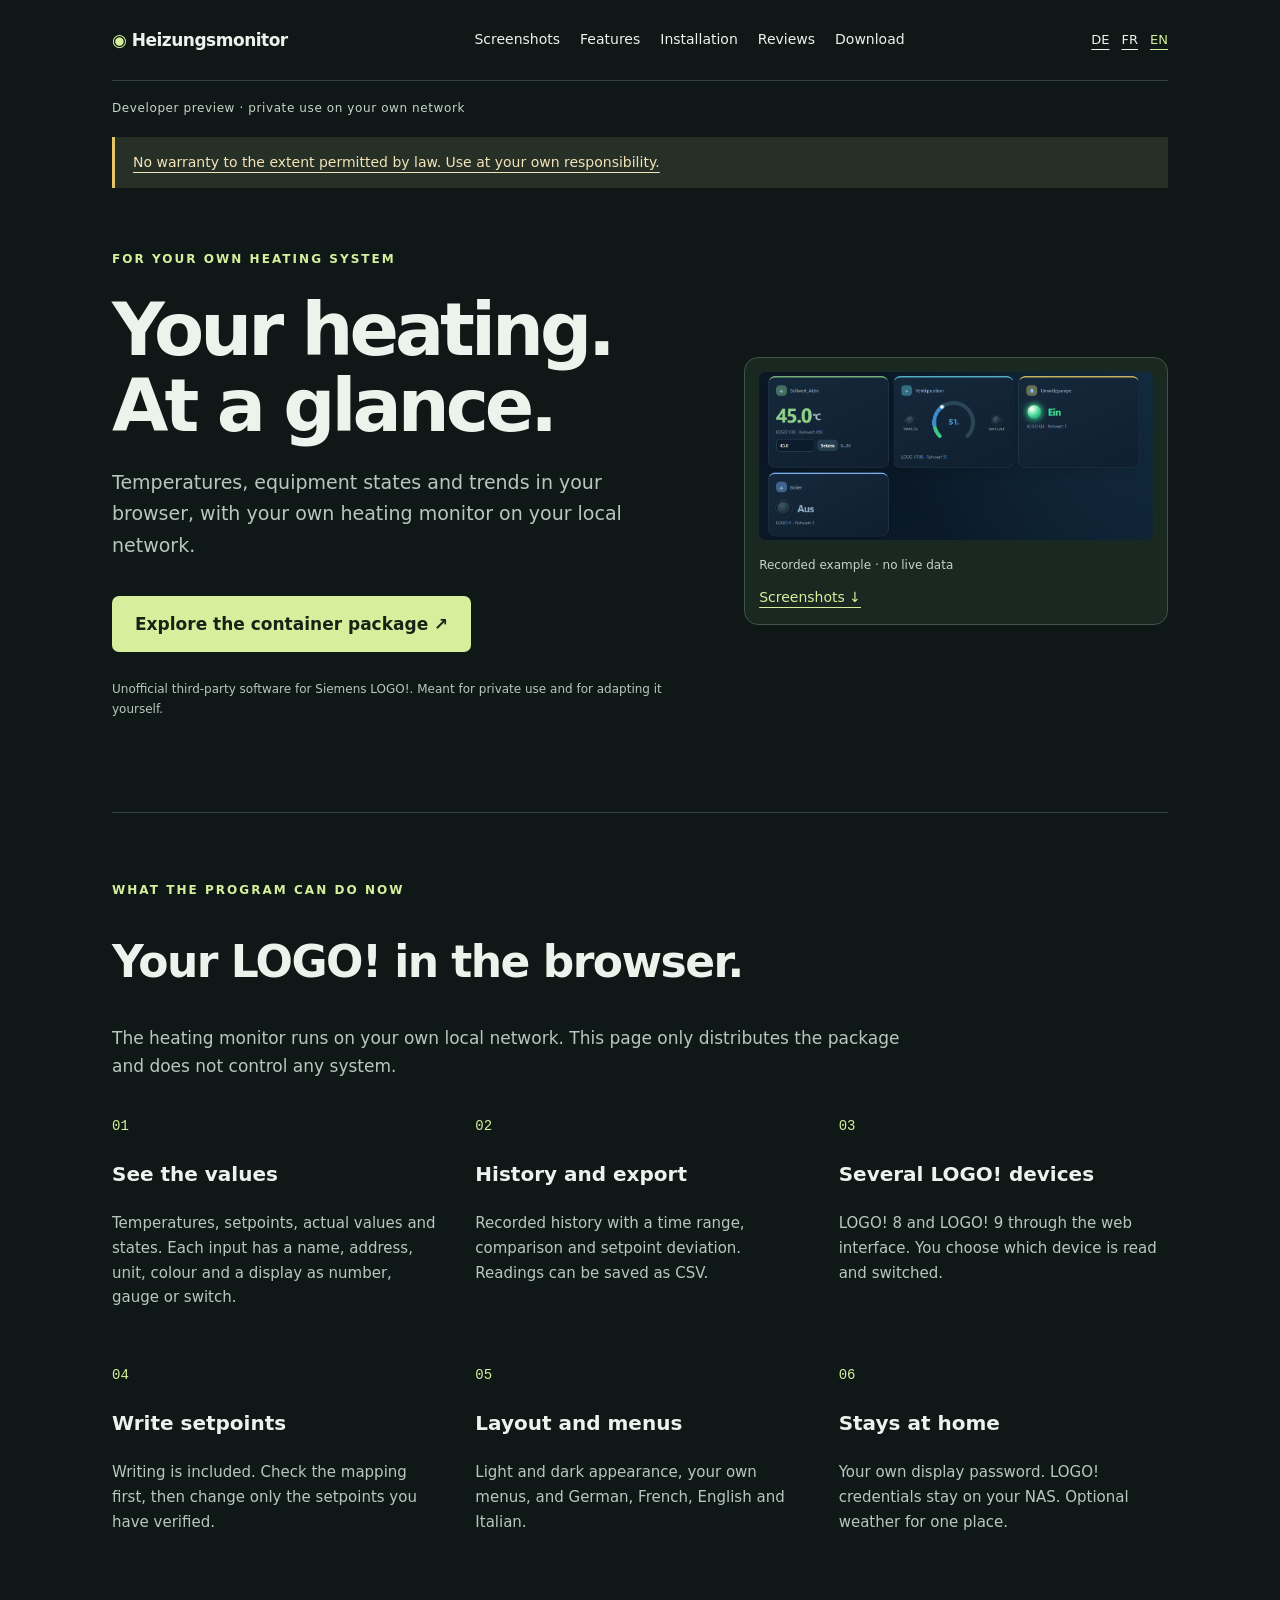
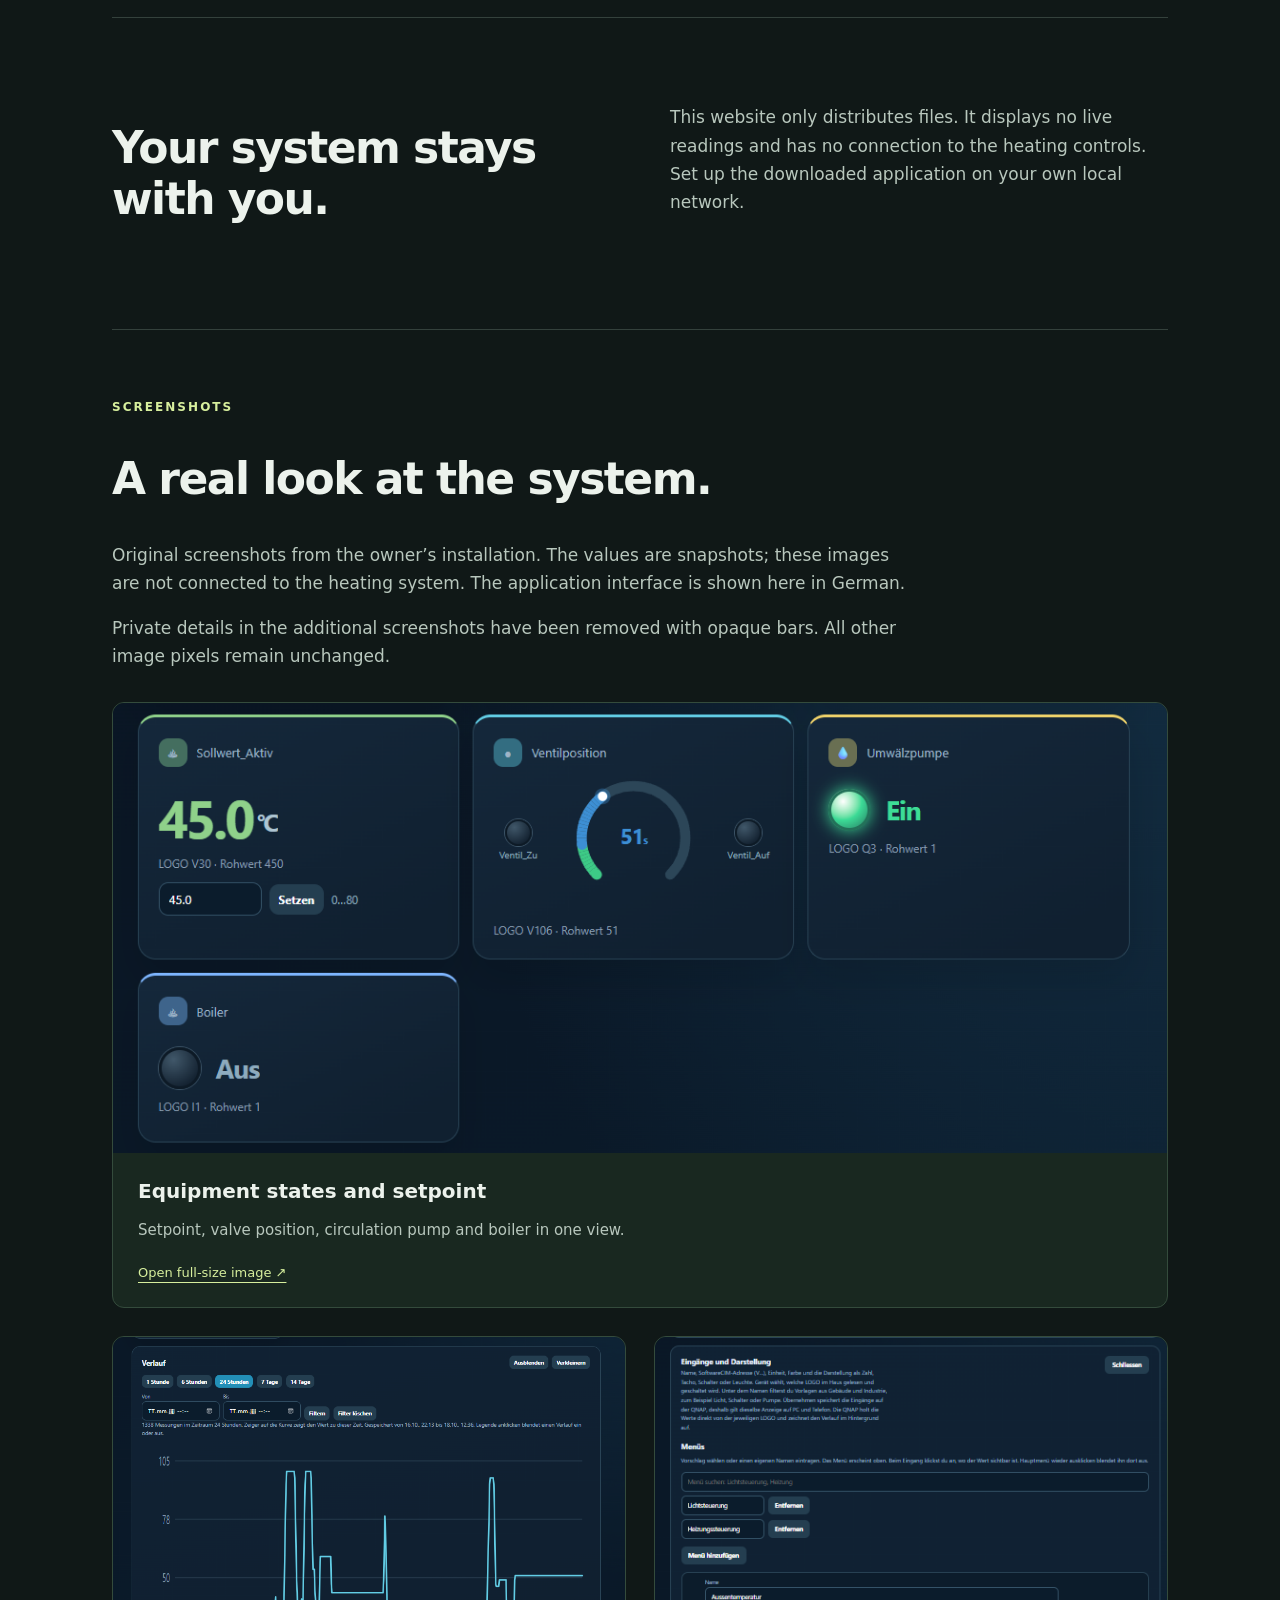
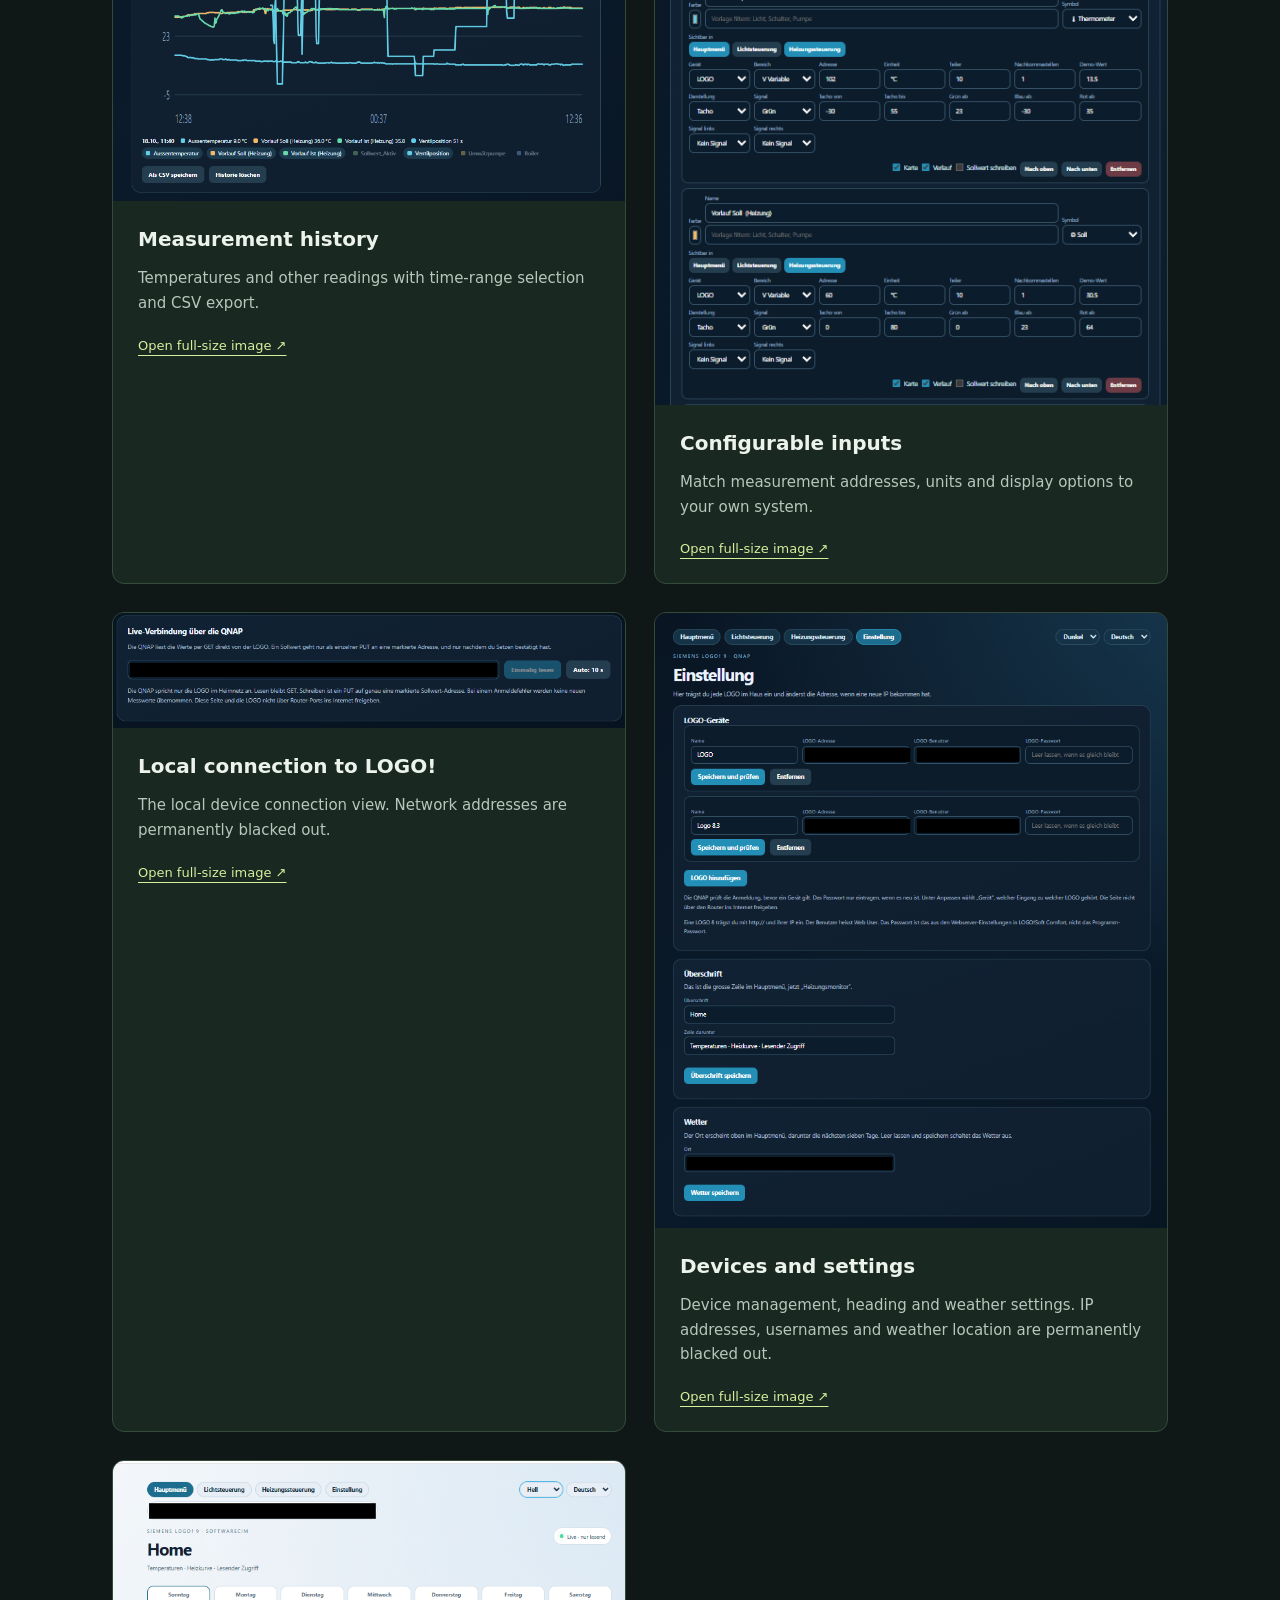
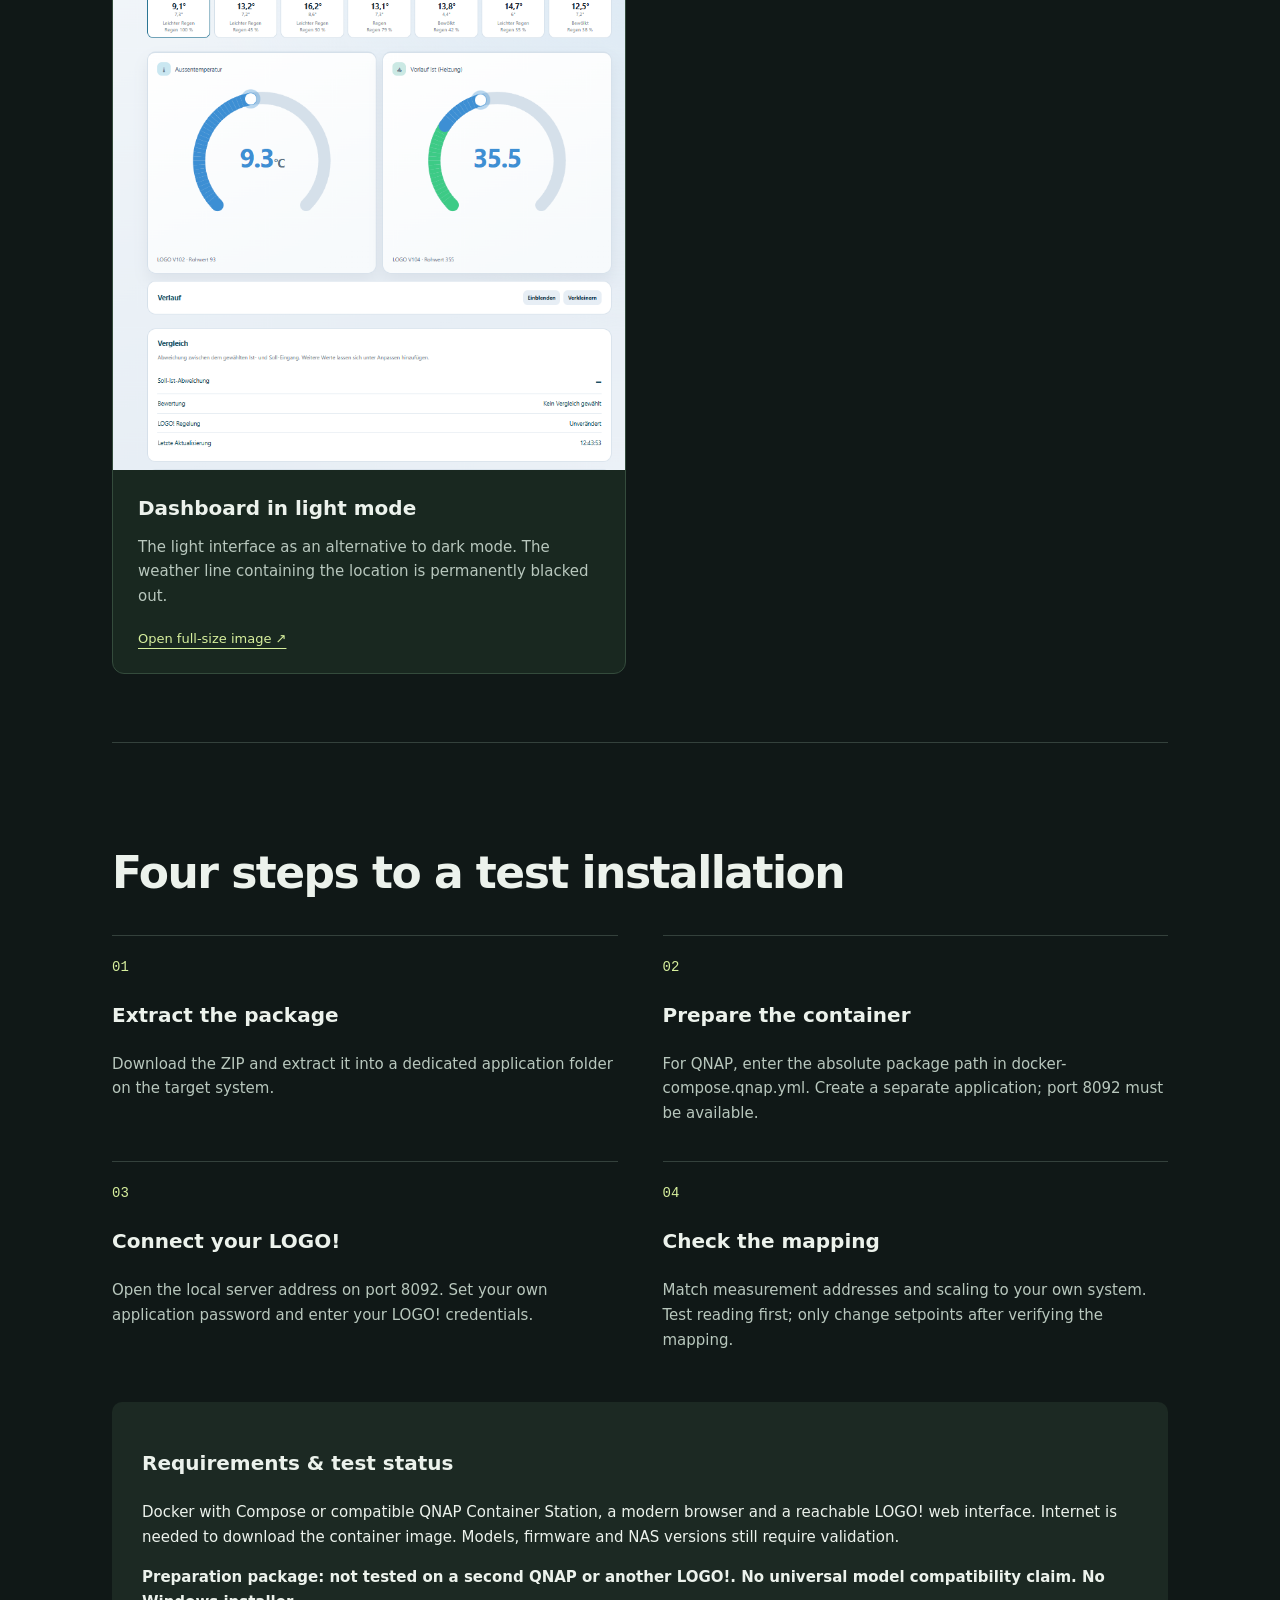
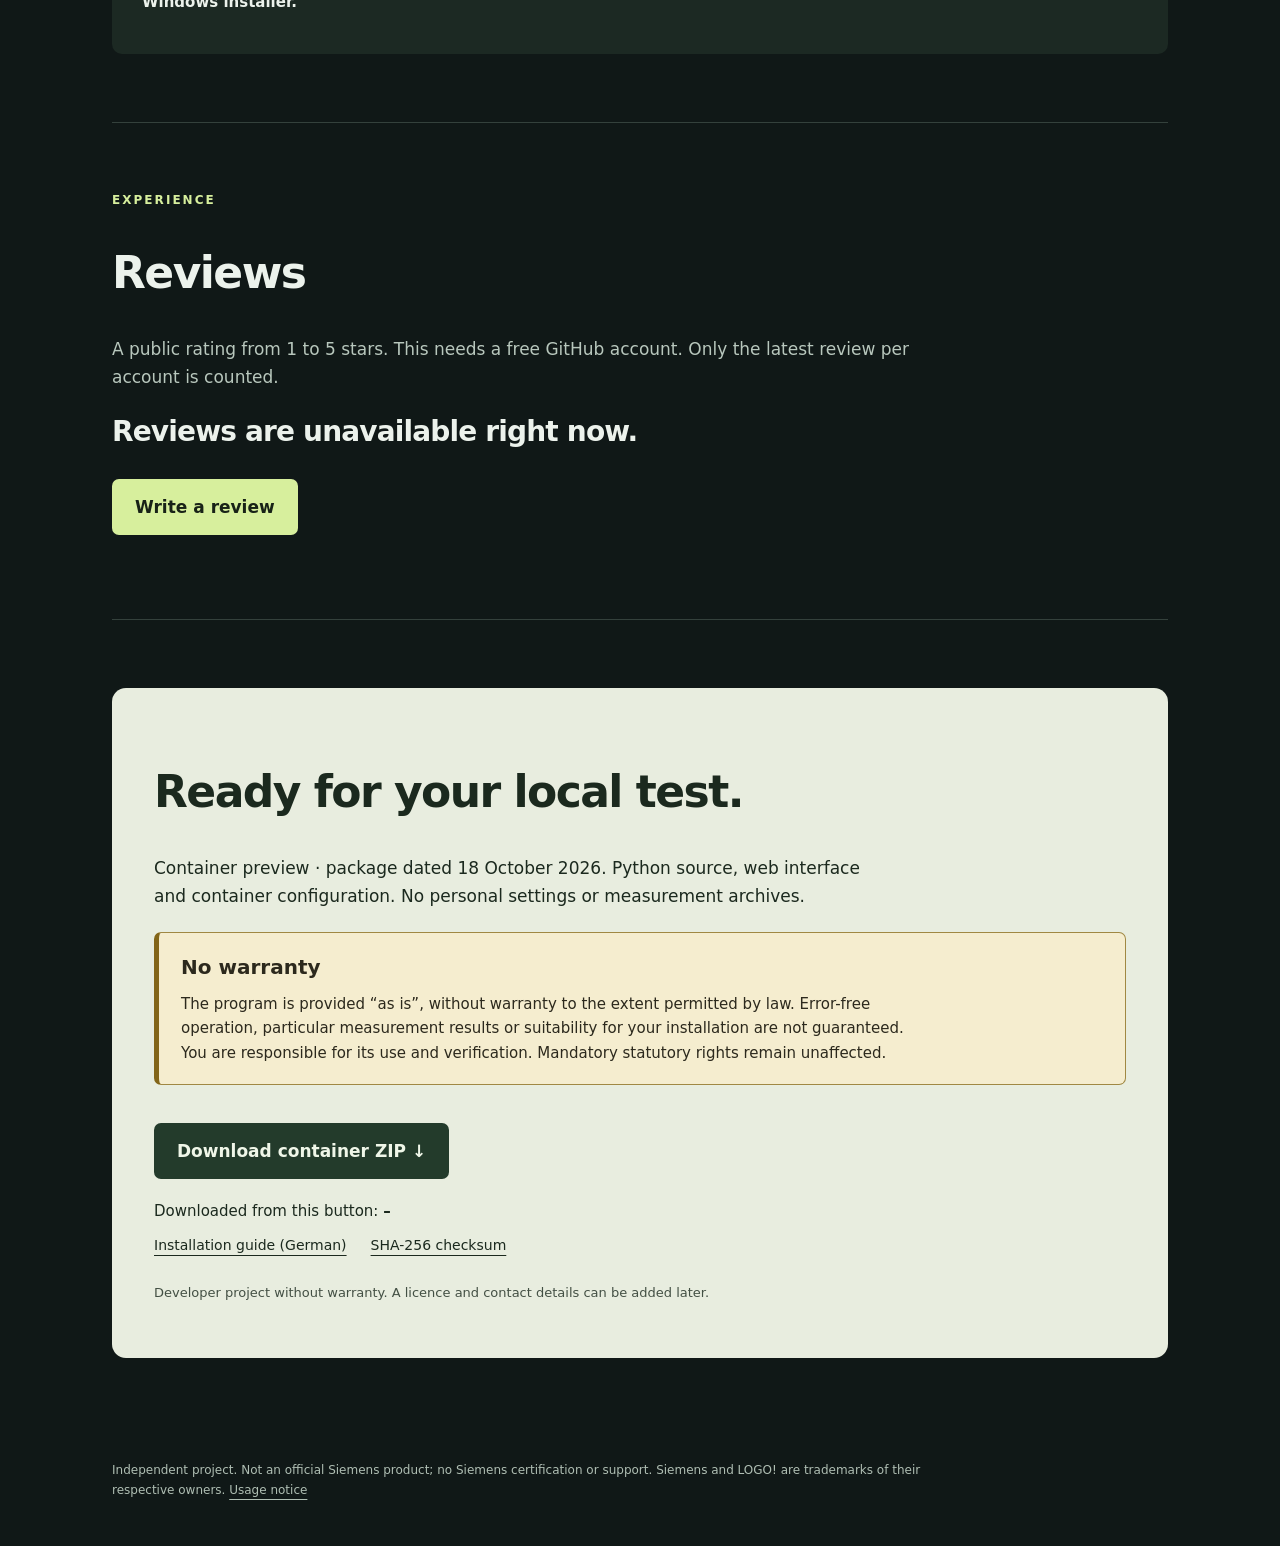
==== commit c3066020: "Beschreibe auf der Seite, was der Heizungsmonitor jetzt kann. Co-authored-by: Cursor <cursoragent@cu" ====
--- a/en.html
+++ b/en.html
@@ -1 +1 @@
-<!doctype html><html lang="en"><head><meta charset="utf-8"><meta name="viewport" content="width=device-width,initial-scale=1"><meta name="description" content="Temperatures, equipment states and trends in your browser, with your own heating monitor on your local network."><title>Heizungsmonitor — English</title><link rel="stylesheet" href="style.css?v=ratings1"></head><body><div class="wrap"><header><a class="brand" href="en.html"><span>◉</span> Heizungsmonitor</a><nav><a href="#screenshots">Screenshots</a><a href="#features">Features</a><a href="#installation">Installation</a><a href="#reviews">Reviews</a><a href="#download">Download</a></nav><div class="languages"><a href="index.html" lang="de" hreflang="de" >DE</a><a href="fr.html" lang="fr" hreflang="fr" >FR</a><a href="en.html" lang="en" hreflang="en" aria-current="page">EN</a></div></header><div class="draft">Developer preview · private use on your own network</div><main><p class="usage-banner"><a href="#usage-notice">No warranty to the extent permitted by law. Use at your own responsibility.</a></p><section class="hero"><div><div class="tag">FOR YOUR OWN HEATING SYSTEM</div><h1>Your heating.<br>At a glance.</h1><p class="lead">Temperatures, equipment states and trends in your browser, with your own heating monitor on your local network.</p><a class="button" href="#download">Explore the container package ↗</a><p class="note">Unofficial third-party software for Siemens LOGO!. Meant for private use and for adapting it yourself.</p></div><aside class="photo-preview"><a href="#screenshots"><img src="images/anlagenzustand.png" width="1105" height="472" alt="Equipment states and setpoint"></a><p>Recorded example · no live data</p><a href="#screenshots">Screenshots ↓</a></aside></section><section class="section" id="features"><div class="tag">OBSERVE. UNDERSTAND. CONFIGURE.</div><div class="features"><article><span class="number">01</span><h3>See the essentials</h3><p>Temperatures, targets, readings and equipment states in a configurable interface.</p></article><article><span class="number">02</span><h3>Follow the trends</h3><p>Recorded history and CSV export help you inspect your system’s readings.</p></article><article><span class="number">03</span><h3>Choose your language</h3><p>The application supports German, French, English and Italian.</p></article></div></section><section class="section split"><h2>Your system stays with you.</h2><p>This website only distributes files. It displays no live readings and has no connection to the heating controls. Set up the downloaded application on your own local network.</p></section><section class="section" id="screenshots"><div class="tag">SCREENSHOTS</div><h2>A real look at the system.</h2><p class="gallery-intro">Original screenshots from the owner’s installation. The values are snapshots; these images are not connected to the heating system. The application interface is shown here in German.</p><p class="gallery-intro">Private details in the additional screenshots have been removed with opaque bars. All other image pixels remain unchanged.</p><div class="screenshot-grid"><figure><a class="screenshot-link" href="images/anlagenzustand.png" target="_blank" rel="noopener" aria-label="Open full-size image: Equipment states and setpoint"><img src="images/anlagenzustand.png" alt="Equipment states and setpoint" loading="lazy"></a><figcaption><h3>Equipment states and setpoint</h3><p>Setpoint, valve position, circulation pump and boiler in one view.</p><a href="images/anlagenzustand.png" target="_blank" rel="noopener">Open full-size image ↗</a></figcaption></figure><figure><a class="screenshot-link" href="images/verlauf.png" target="_blank" rel="noopener" aria-label="Open full-size image: Measurement history"><img src="images/verlauf.png" alt="Measurement history" loading="lazy"></a><figcaption><h3>Measurement history</h3><p>Temperatures and other readings with time-range selection and CSV export.</p><a href="images/verlauf.png" target="_blank" rel="noopener">Open full-size image ↗</a></figcaption></figure><figure><a class="screenshot-link" href="images/konfiguration.png" target="_blank" rel="noopener" aria-label="Open full-size image: Configurable inputs"><img src="images/konfiguration.png" alt="Configurable inputs" loading="lazy"></a><figcaption><h3>Configurable inputs</h3><p>Match measurement addresses, units and display options to your own system.</p><a href="images/konfiguration.png" target="_blank" rel="noopener">Open full-size image ↗</a></figcaption></figure><figure><a class="screenshot-link" href="images/verbindung-geschwaerzt.png" target="_blank" rel="noopener" aria-label="Open full-size image: Local connection to LOGO!"><img src="images/verbindung-geschwaerzt.png" alt="Local connection to LOGO!" loading="lazy"></a><figcaption><h3>Local connection to LOGO!</h3><p>The local device connection view. Network addresses are permanently blacked out.</p><a href="images/verbindung-geschwaerzt.png" target="_blank" rel="noopener">Open full-size image ↗</a></figcaption></figure><figure><a class="screenshot-link" href="images/einstellungen-geschwaerzt.png" target="_blank" rel="noopener" aria-label="Open full-size image: Devices and settings"><img src="images/einstellungen-geschwaerzt.png" alt="Devices and settings" loading="lazy"></a><figcaption><h3>Devices and settings</h3><p>Device management, heading and weather settings. IP addresses, usernames and weather location are permanently blacked out.</p><a href="images/einstellungen-geschwaerzt.png" target="_blank" rel="noopener">Open full-size image ↗</a></figcaption></figure><figure><a class="screenshot-link" href="images/helle-ansicht-geschwaerzt.png" target="_blank" rel="noopener" aria-label="Open full-size image: Dashboard in light mode"><img src="images/helle-ansicht-geschwaerzt.png" alt="Dashboard in light mode" loading="lazy"></a><figcaption><h3>Dashboard in light mode</h3><p>The light interface as an alternative to dark mode. The weather line containing the location is permanently blacked out.</p><a href="images/helle-ansicht-geschwaerzt.png" target="_blank" rel="noopener">Open full-size image ↗</a></figcaption></figure></div></section><section class="section" id="installation"><h2>Four steps to a test installation</h2><ol class="steps"><li><h3>Extract the package</h3><p>Download the ZIP and extract it into a dedicated application folder on the target system.</p></li><li><h3>Prepare the container</h3><p>For QNAP, enter the absolute package path in docker-compose.qnap.yml. Create a separate application; port 8092 must be available.</p></li><li><h3>Connect your LOGO!</h3><p>Open the local server address on port 8092. Set your own application password and enter your LOGO! credentials.</p></li><li><h3>Check the mapping</h3><p>Match measurement addresses and scaling to your own system. Test reading first; only change setpoints after verifying the mapping.</p></li></ol><aside class="requirements"><h3>Requirements & test status</h3><p>Docker with Compose or compatible QNAP Container Station, a modern browser and a reachable LOGO! web interface. Internet is needed to download the container image. Models, firmware and NAS versions still require validation.</p><p><strong>Preparation package: not tested on a second QNAP or another LOGO!. No universal model compatibility claim. No Windows installer.</strong></p></aside></section><section class="section" id="reviews" data-empty="No reviews yet." data-error="Reviews are unavailable right now." data-stars=" / 5" data-decimal="." data-one="review" data-many="reviews" data-open="Open on GitHub"><div class="tag">EXPERIENCE</div><h2>Reviews</h2><p class="gallery-intro">A public rating from 1 to 5 stars. This needs a free GitHub account. Only the latest review per account is counted.</p><p class="review-summary"><strong data-average>…</strong><span data-review-count></span></p><div class="reviews" data-review-list></div><a class="button" href="https://github.com/celo39/heizungsmonitor/issues/new?template=bewertung.yml">Write a review</a></section><section class="section" id="download"><div class="download"><h2>Ready for your local test.</h2><p>Container preview · package dated 18 October 2026. Python source, web interface and container configuration. No personal settings or measurement archives.</p><aside class="usage-notice" id="usage-notice"><h3>No warranty</h3><p>The program is provided “as is”, without warranty to the extent permitted by law. Error-free operation, particular measurement results or suitability for your installation are not guaranteed. You are responsible for its use and verification. Mandatory statutory rights remain unaffected.</p></aside><a class="button" href="https://github.com/celo39/heizungsmonitor/releases/download/v2026-10-18/heizungsmonitor-container-vorschau-2026-10-18.zip">Download container ZIP ↓</a><p class="download-count">Downloaded from this button: <strong data-downloads>…</strong></p><div class="links"><a href="downloads/ANLEITUNG-DE.txt">Installation guide (German)</a><a href="downloads/SHA256SUMS.txt">SHA-256 checksum</a></div><p class="fine">Developer project without warranty. A licence and contact details can be added later.</p></div></section></main><footer>Independent project. Not an official Siemens product; no Siemens certification or support. Siemens and LOGO! are trademarks of their respective owners. <a href="#usage-notice">Usage notice</a></footer></div><script src="site.js?v=1"></script></body></html>+<!doctype html><html lang="en"><head><meta charset="utf-8"><meta name="viewport" content="width=device-width,initial-scale=1"><meta name="description" content="Temperatures, equipment states and trends in your browser, with your own heating monitor on your local network."><title>Heizungsmonitor — English</title><link rel="stylesheet" href="style.css?v=ratings1"></head><body><div class="wrap"><header><a class="brand" href="en.html"><span>◉</span> Heizungsmonitor</a><nav><a href="#screenshots">Screenshots</a><a href="#features">Features</a><a href="#installation">Installation</a><a href="#reviews">Reviews</a><a href="#download">Download</a></nav><div class="languages"><a href="index.html" lang="de" hreflang="de" >DE</a><a href="fr.html" lang="fr" hreflang="fr" >FR</a><a href="en.html" lang="en" hreflang="en" aria-current="page">EN</a></div></header><div class="draft">Developer preview · private use on your own network</div><main><p class="usage-banner"><a href="#usage-notice">No warranty to the extent permitted by law. Use at your own responsibility.</a></p><section class="hero"><div><div class="tag">FOR YOUR OWN HEATING SYSTEM</div><h1>Your heating.<br>At a glance.</h1><p class="lead">Temperatures, equipment states and trends in your browser, with your own heating monitor on your local network.</p><a class="button" href="#download">Explore the container package ↗</a><p class="note">Unofficial third-party software for Siemens LOGO!. Meant for private use and for adapting it yourself.</p></div><aside class="photo-preview"><a href="#screenshots"><img src="images/anlagenzustand.png" width="1105" height="472" alt="Equipment states and setpoint"></a><p>Recorded example · no live data</p><a href="#screenshots">Screenshots ↓</a></aside></section><section class="section" id="features"><div class="tag">WHAT THE PROGRAM CAN DO NOW</div><h2>Your LOGO! in the browser.</h2><p class="gallery-intro">The heating monitor runs on your own local network. This page only distributes the package and does not control any system.</p><div class="features"><article><span class="number">01</span><h3>See the values</h3><p>Temperatures, setpoints, actual values and states. Each input has a name, address, unit, colour and a display as number, gauge or switch.</p></article><article><span class="number">02</span><h3>History and export</h3><p>Recorded history with a time range, comparison and setpoint deviation. Readings can be saved as CSV.</p></article><article><span class="number">03</span><h3>Several LOGO! devices</h3><p>LOGO! 8 and LOGO! 9 through the web interface. You choose which device is read and switched.</p></article><article><span class="number">04</span><h3>Write setpoints</h3><p>Writing is included. Check the mapping first, then change only the setpoints you have verified.</p></article><article><span class="number">05</span><h3>Layout and menus</h3><p>Light and dark appearance, your own menus, and German, French, English and Italian.</p></article><article><span class="number">06</span><h3>Stays at home</h3><p>Your own display password. LOGO! credentials stay on your NAS. Optional weather for one place.</p></article></div></section><section class="section split"><h2>Your system stays with you.</h2><p>This website only distributes files. It displays no live readings and has no connection to the heating controls. Set up the downloaded application on your own local network.</p></section><section class="section" id="screenshots"><div class="tag">SCREENSHOTS</div><h2>A real look at the system.</h2><p class="gallery-intro">Original screenshots from the owner’s installation. The values are snapshots; these images are not connected to the heating system. The application interface is shown here in German.</p><p class="gallery-intro">Private details in the additional screenshots have been removed with opaque bars. All other image pixels remain unchanged.</p><div class="screenshot-grid"><figure><a class="screenshot-link" href="images/anlagenzustand.png" target="_blank" rel="noopener" aria-label="Open full-size image: Equipment states and setpoint"><img src="images/anlagenzustand.png" alt="Equipment states and setpoint" loading="lazy"></a><figcaption><h3>Equipment states and setpoint</h3><p>Setpoint, valve position, circulation pump and boiler in one view.</p><a href="images/anlagenzustand.png" target="_blank" rel="noopener">Open full-size image ↗</a></figcaption></figure><figure><a class="screenshot-link" href="images/verlauf.png" target="_blank" rel="noopener" aria-label="Open full-size image: Measurement history"><img src="images/verlauf.png" alt="Measurement history" loading="lazy"></a><figcaption><h3>Measurement history</h3><p>Temperatures and other readings with time-range selection and CSV export.</p><a href="images/verlauf.png" target="_blank" rel="noopener">Open full-size image ↗</a></figcaption></figure><figure><a class="screenshot-link" href="images/konfiguration.png" target="_blank" rel="noopener" aria-label="Open full-size image: Configurable inputs"><img src="images/konfiguration.png" alt="Configurable inputs" loading="lazy"></a><figcaption><h3>Configurable inputs</h3><p>Match measurement addresses, units and display options to your own system.</p><a href="images/konfiguration.png" target="_blank" rel="noopener">Open full-size image ↗</a></figcaption></figure><figure><a class="screenshot-link" href="images/verbindung-geschwaerzt.png" target="_blank" rel="noopener" aria-label="Open full-size image: Local connection to LOGO!"><img src="images/verbindung-geschwaerzt.png" alt="Local connection to LOGO!" loading="lazy"></a><figcaption><h3>Local connection to LOGO!</h3><p>The local device connection view. Network addresses are permanently blacked out.</p><a href="images/verbindung-geschwaerzt.png" target="_blank" rel="noopener">Open full-size image ↗</a></figcaption></figure><figure><a class="screenshot-link" href="images/einstellungen-geschwaerzt.png" target="_blank" rel="noopener" aria-label="Open full-size image: Devices and settings"><img src="images/einstellungen-geschwaerzt.png" alt="Devices and settings" loading="lazy"></a><figcaption><h3>Devices and settings</h3><p>Device management, heading and weather settings. IP addresses, usernames and weather location are permanently blacked out.</p><a href="images/einstellungen-geschwaerzt.png" target="_blank" rel="noopener">Open full-size image ↗</a></figcaption></figure><figure><a class="screenshot-link" href="images/helle-ansicht-geschwaerzt.png" target="_blank" rel="noopener" aria-label="Open full-size image: Dashboard in light mode"><img src="images/helle-ansicht-geschwaerzt.png" alt="Dashboard in light mode" loading="lazy"></a><figcaption><h3>Dashboard in light mode</h3><p>The light interface as an alternative to dark mode. The weather line containing the location is permanently blacked out.</p><a href="images/helle-ansicht-geschwaerzt.png" target="_blank" rel="noopener">Open full-size image ↗</a></figcaption></figure></div></section><section class="section" id="installation"><h2>Four steps to a test installation</h2><ol class="steps"><li><h3>Extract the package</h3><p>Download the ZIP and extract it into a dedicated application folder on the target system.</p></li><li><h3>Prepare the container</h3><p>For QNAP, enter the absolute package path in docker-compose.qnap.yml. Create a separate application; port 8092 must be available.</p></li><li><h3>Connect your LOGO!</h3><p>Open the local server address on port 8092. Set your own application password and enter your LOGO! credentials.</p></li><li><h3>Check the mapping</h3><p>Match measurement addresses and scaling to your own system. Test reading first; only change setpoints after verifying the mapping.</p></li></ol><aside class="requirements"><h3>Requirements & test status</h3><p>Docker with Compose or compatible QNAP Container Station, a modern browser and a reachable LOGO! web interface. Internet is needed to download the container image. Models, firmware and NAS versions still require validation.</p><p><strong>Preparation package: not tested on a second QNAP or another LOGO!. No universal model compatibility claim. No Windows installer.</strong></p></aside></section><section class="section" id="reviews" data-empty="No reviews yet." data-error="Reviews are unavailable right now." data-stars=" / 5" data-decimal="." data-one="review" data-many="reviews" data-open="Open on GitHub"><div class="tag">EXPERIENCE</div><h2>Reviews</h2><p class="gallery-intro">A public rating from 1 to 5 stars. This needs a free GitHub account. Only the latest review per account is counted.</p><p class="review-summary"><strong data-average>…</strong><span data-review-count></span></p><div class="reviews" data-review-list></div><a class="button" href="https://github.com/celo39/heizungsmonitor/issues/new?template=bewertung.yml">Write a review</a></section><section class="section" id="download"><div class="download"><h2>Ready for your local test.</h2><p>Container preview · package dated 18 October 2026. Python source, web interface and container configuration. No personal settings or measurement archives.</p><aside class="usage-notice" id="usage-notice"><h3>No warranty</h3><p>The program is provided “as is”, without warranty to the extent permitted by law. Error-free operation, particular measurement results or suitability for your installation are not guaranteed. You are responsible for its use and verification. Mandatory statutory rights remain unaffected.</p></aside><a class="button" href="https://github.com/celo39/heizungsmonitor/releases/download/v2026-10-18/heizungsmonitor-container-vorschau-2026-10-18.zip">Download container ZIP ↓</a><p class="download-count">Downloaded from this button: <strong data-downloads>…</strong></p><div class="links"><a href="downloads/ANLEITUNG-DE.txt">Installation guide (German)</a><a href="downloads/SHA256SUMS.txt">SHA-256 checksum</a></div><p class="fine">Developer project without warranty. A licence and contact details can be added later.</p></div></section></main><footer>Independent project. Not an official Siemens product; no Siemens certification or support. Siemens and LOGO! are trademarks of their respective owners. <a href="#usage-notice">Usage notice</a></footer></div><script src="site.js?v=1"></script></body></html>
